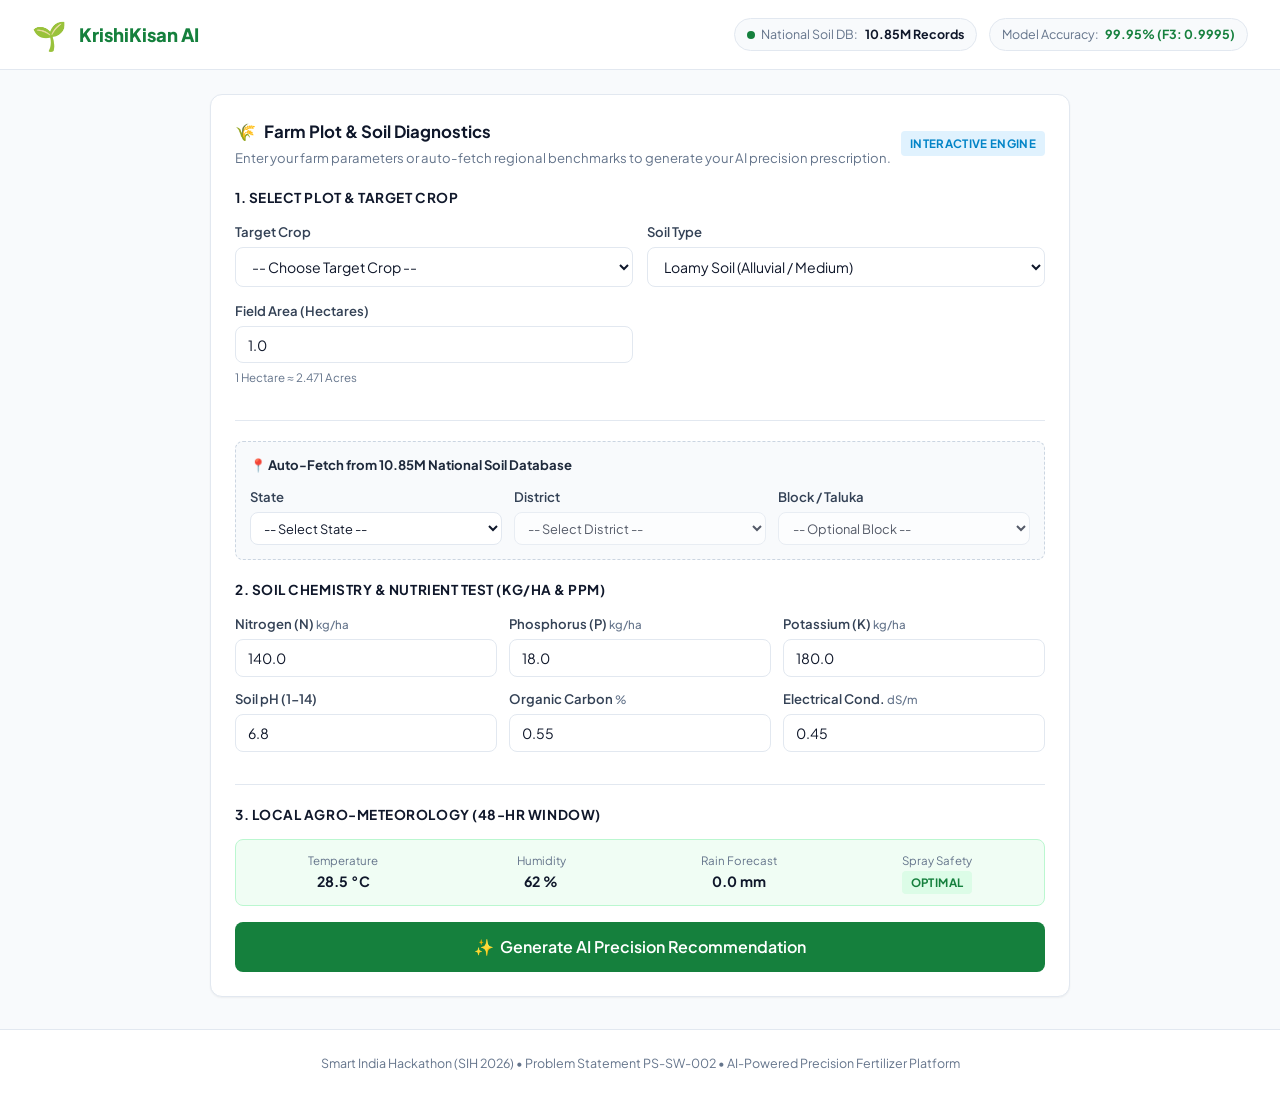
==== fertilizer_app/templates/index.html @ 5250dd14 "The “Secondary & Trace Micronutrients (Zn, B, S, Fe)” section has been completely removed." ====
<!DOCTYPE html>
<html lang="en">
<head>
    <meta charset="UTF-8">
    <meta name="viewport" content="width=device-width, initial-scale=1.0">
    <title>KrishiKisan AI • Precision Fertilizer Recommendation Platform (PS-SW-002)</title>
    <link rel="preconnect" href="https://fonts.googleapis.com">
    <link rel="preconnect" href="https://fonts.gstatic.com" crossorigin>
    <link href="https://fonts.googleapis.com/css2?family=Plus+Jakarta+Sans:wght@300;400;500;600;700;800&display=swap" rel="stylesheet">
    <link rel="stylesheet" href="/static/css/style.css">
</head>
<body>

    <!-- ====================================================================
         TOP NAVIGATION BAR
         ==================================================================== -->
    <header class="navbar">
        <div class="nav-brand">
            <div class="brand-icon">🌱</div>
            <div class="brand-text">
                <span class="brand-title">KrishiKisan AI</span>
            </div>
        </div>
        <div class="nav-stats">
            <div class="stat-pill">
                <span class="stat-indicator pulse-green"></span>
                <span class="stat-label">National Soil DB:</span>
                <span class="stat-value" id="statDbCount">10.85M Records</span>
            </div>
            <div class="stat-pill">
                <span class="stat-label">Model Accuracy:</span>
                <span class="stat-value highlight-green">99.95% (F3: 0.9995)</span>
            </div>
        </div>
    </header>

    <!-- ====================================================================
         MAIN APP CONTAINER
         ==================================================================== -->
    <main class="app-container">
        

        <!-- ====================================================================
             TAB 1: RECOMMENDATION ENGINE
             ==================================================================== -->
        <section id="recommendationTab" class="dashboard-form-section">
            <div class="dashboard-form-container">
                <!-- Input Form Card -->
                <div class="card form-card">
                    <div class="card-header">
                        <div>
                            <h2 class="card-title"><span>🌾</span> Farm Plot & Soil Diagnostics</h2>
                            <p style="font-size: 0.82rem; color: var(--text-muted); margin-top: 0.25rem;">
                                Enter your farm parameters or auto-fetch regional benchmarks to generate your AI precision prescription.
                            </p>
                        </div>
                        <span class="badge badge-accent">Interactive Engine</span>
                    </div>

                    <form id="recommendationForm">
                        
                        <!-- 1. Target Crop & Soil Parameters -->
                        <div class="form-section">
                            <label class="section-heading">1. Select Plot & Target Crop</label>
                            
                            <div class="form-row">
                                <div class="form-group">
                                    <label for="cropSelect">Target Crop</label>
                                    <select id="cropSelect" class="form-control" required>
                                        <option value="">-- Choose Target Crop --</option>
                                    </select>
                                </div>
                                <div class="form-group">
                                    <label for="soilType">Soil Type</label>
                                    <select id="soilType" class="form-control">
                                        <option value="Loamy Soil">Loamy Soil (Alluvial / Medium)</option>
                                        <option value="Black Soil">Black Cotton Soil (Regur)</option>
                                        <option value="Red Soil">Red & Yellow Soil</option>
                                        <option value="Sandy Loam">Sandy Loam / Light Texture</option>
                                        <option value="Clayey Soil">Clayey Soil / Heavy Texture</option>
                                        <option value="Laterite Soil">Laterite Soil</option>
                                    </select>
                                </div>
                            </div>

                            <div class="form-row">
                                <div class="form-group">
                                    <label for="fieldArea">Field Area (Hectares)</label>
                                    <input type="number" id="fieldArea" class="form-control" min="0.1" step="0.1" value="1.0" required>
                                    <small class="helper-text">1 Hectare ≈ 2.471 Acres</small>
                                </div>
                            </div>
                        </div>

                        <!-- 2. National DB Auto-Fill Helper -->
                        <div class="form-section highlight-box">
                            <div class="box-header">
                                <span class="box-title">📍 Auto-Fetch from 10.85M National Soil Database</span>
                            </div>
                            
                            <div id="autoFetchControls" class="autofetch-grid" style="margin-top: 0.75rem;">
                                <div class="form-group">
                                    <label for="lookupState">State</label>
                                    <select id="lookupState" class="form-control form-control-sm">
                                        <option value="">-- Select State --</option>
                                    </select>
                                </div>
                                <div class="form-group">
                                    <label for="lookupDistrict">District</label>
                                    <select id="lookupDistrict" class="form-control form-control-sm" disabled>
                                        <option value="">-- Select District --</option>
                                    </select>
                                </div>
                                <div class="form-group">
                                    <label for="lookupBlock">Block / Taluka</label>
                                    <select id="lookupBlock" class="form-control form-control-sm" disabled>
                                        <option value="">-- Optional Block --</option>
                                    </select>
                                </div>
                            </div>
                        </div>

                        <!-- 3. Soil Health Parameters (Editable) -->
                        <div class="form-section">
                            <label class="section-heading">2. Soil Chemistry & Nutrient Test (kg/ha & ppm)</label>
                            
                            <div class="form-row-3">
                                <div class="form-group">
                                    <label for="soilN">Nitrogen (N) <span class="unit">kg/ha</span></label>
                                    <input type="number" id="soilN" class="form-control" step="1.0" value="140.0" required>
                                </div>
                                <div class="form-group">
                                    <label for="soilP">Phosphorus (P) <span class="unit">kg/ha</span></label>
                                    <input type="number" id="soilP" class="form-control" step="1.0" value="18.0" required>
                                </div>
                                <div class="form-group">
                                    <label for="soilK">Potassium (K) <span class="unit">kg/ha</span></label>
                                    <input type="number" id="soilK" class="form-control" step="1.0" value="180.0" required>
                                </div>
                            </div>

                            <div class="form-row-3">
                                <div class="form-group">
                                    <label for="soilPh">Soil pH (1-14)</label>
                                    <input type="number" id="soilPh" class="form-control" min="3.5" max="10.5" step="0.1" value="6.8" required>
                                </div>
                                <div class="form-group">
                                    <label for="soilOc">Organic Carbon <span class="unit">%</span></label>
                                    <input type="number" id="soilOc" class="form-control" min="0.05" max="3.0" step="0.01" value="0.55" required>
                                </div>
                                <div class="form-group">
                                    <label for="soilEc">Electrical Cond. <span class="unit">dS/m</span></label>
                                    <input type="number" id="soilEc" class="form-control" min="0.01" max="10.0" step="0.01" value="0.45">
                                </div>
                            </div>

                        </div>

                        <!-- 4. Weather Conditions & Spray Radar -->
                        <div class="form-section">
                            <label class="section-heading">3. Local Agro-Meteorology (48-hr Window)</label>
                            
                            <div class="weather-preview-box">
                                <div class="weather-metric">
                                    <span class="w-label">Temperature</span>
                                    <span class="w-val" id="dispTemp">28.5 °C</span>
                                </div>
                                <div class="weather-metric">
                                    <span class="w-label">Humidity</span>
                                    <span class="w-val" id="dispHumidity">62 %</span>
                                </div>
                                <div class="weather-metric">
                                    <span class="w-label">Rain Forecast</span>
                                    <span class="w-val" id="dispRain">0.0 mm</span>
                                </div>
                                <div class="weather-metric">
                                    <span class="w-label">Spray Safety</span>
                                    <span class="badge badge-success" id="dispSpraySafety">OPTIMAL</span>
                                </div>
                            </div>
                        </div>

                        <!-- Submit Button -->
                        <button type="submit" id="btnGenerateRec" class="btn btn-primary btn-block" style="padding: 0.85rem; font-size: 1rem;">
                            <span>✨</span> Generate AI Precision Recommendation
                        </button>
                    </form>
                </div>
            </div>
        </section>



    </main>

    <footer class="app-footer">
        <p>Smart India Hackathon (SIH 2026) • Problem Statement PS-SW-002 • AI-Powered Precision Fertilizer Platform</p>
    </footer>

    <script src="/static/js/app.js"></script>
</body>
</html>
---- static/css/style.css ----
:root {
    --primary: #15803d;
    --primary-hover: #166534;
    --primary-light: #dcfce7;
    --accent-blue: #0284c7;
    --accent-blue-light: #e0f2fe;
    --accent-amber: #d97706;
    --accent-amber-light: #fef3c7;
    --accent-rose: #e11d48;
    --bg-main: #f8fafc;
    --bg-card: #ffffff;
    --border-color: #e2e8f0;
    --text-main: #0f172a;
    --text-muted: #64748b;
    --radius-md: 8px;
    --radius-lg: 12px;
    --shadow-sm: 0 1px 2px 0 rgb(0 0 0 / 0.05);
    --shadow-md: 0 4px 6px -1px rgb(0 0 0 / 0.08), 0 2px 4px -2px rgb(0 0 0 / 0.06);
}

* {
    box-sizing: border-box;
    margin: 0;
    padding: 0;
}

body {
    font-family: 'Plus Jakarta Sans', -apple-system, BlinkMacSystemFont, "Segoe UI", Roboto, sans-serif;
    background-color: var(--bg-main);
    color: var(--text-main);
    line-height: 1.5;
    -webkit-font-smoothing: antialiased;
}

/* Navbar */
.navbar {
    display: flex;
    justify-content: space-between;
    align-items: center;
    background: #ffffff;
    border-bottom: 1px solid var(--border-color);
    padding: 0.85rem 2rem;
    position: sticky;
    top: 0;
    z-index: 50;
}

.nav-brand {
    display: flex;
    align-items: center;
    gap: 0.75rem;
}

.brand-icon {
    font-size: 1.75rem;
}

.brand-title {
    font-size: 1.15rem;
    font-weight: 800;
    color: var(--primary);
    display: block;
    line-height: 1.2;
}

.brand-subtitle {
    font-size: 0.75rem;
    color: var(--text-muted);
    font-weight: 500;
}

.nav-stats {
    display: flex;
    gap: 0.75rem;
}

.stat-pill {
    background: var(--bg-main);
    border: 1px solid var(--border-color);
    padding: 0.4rem 0.75rem;
    border-radius: 9999px;
    font-size: 0.78rem;
    display: flex;
    align-items: center;
    gap: 0.4rem;
}

.stat-label {
    color: var(--text-muted);
}

.stat-value {
    font-weight: 700;
    color: var(--text-main);
}

.highlight-green {
    color: var(--primary);
}

.pulse-green {
    width: 8px;
    height: 8px;
    background-color: var(--primary);
    border-radius: 50%;
    box-shadow: 0 0 0 0 rgba(21, 128, 61, 0.7);
    animation: pulse 2s infinite;
}

@keyframes pulse {
    0% { transform: scale(0.95); box-shadow: 0 0 0 0 rgba(21, 128, 61, 0.7); }
    70% { transform: scale(1); box-shadow: 0 0 0 6px rgba(21, 128, 61, 0); }
    100% { transform: scale(0.95); box-shadow: 0 0 0 0 rgba(21, 128, 61, 0); }
}

/* App Container */
.app-container {
    max-width: 1380px;
    margin: 1.5rem auto;
    padding: 0 1.5rem;
    min-height: calc(100vh - 160px);
}

/* Tabs */
.tab-nav {
    display: flex;
    gap: 0.5rem;
    margin-bottom: 1.25rem;
    border-bottom: 1px solid var(--border-color);
    padding-bottom: 0.5rem;
}

.tab-btn {
    background: none;
    border: none;
    font-family: inherit;
    font-size: 0.9rem;
    font-weight: 600;
    color: var(--text-muted);
    padding: 0.6rem 1rem;
    border-radius: var(--radius-md);
    cursor: pointer;
    display: flex;
    align-items: center;
    gap: 0.5rem;
    transition: all 0.15s ease;
}

.tab-btn:hover {
    color: var(--text-main);
    background: #f1f5f9;
}

.tab-btn.active {
    color: var(--primary);
    background: var(--primary-light);
}

.tab-pane {
    display: none;
}

.tab-pane.active {
    display: block;
}

/* Grid */
.grid-2col {
    display: grid;
    grid-template-columns: 1fr 1fr;
    gap: 1.5rem;
}

@media (max-width: 1024px) {
    .grid-2col {
        grid-template-columns: 1fr;
    }
}

/* Card */
.card {
    background: var(--bg-card);
    border: 1px solid var(--border-color);
    border-radius: var(--radius-lg);
    padding: 1.5rem;
    box-shadow: var(--shadow-sm);
}

.card-header {
    display: flex;
    justify-content: space-between;
    align-items: center;
    margin-bottom: 1.25rem;
}

.card-title {
    font-size: 1.05rem;
    font-weight: 700;
    color: var(--text-main);
    display: flex;
    align-items: center;
    gap: 0.5rem;
}

/* Form Styles */
.form-section {
    margin-bottom: 1.25rem;
    padding-bottom: 1.25rem;
    border-bottom: 1px solid var(--border-color);
}

.form-section:last-of-type {
    border-bottom: none;
    margin-bottom: 1rem;
    padding-bottom: 0;
}

.section-heading {
    font-size: 0.85rem;
    font-weight: 700;
    color: var(--text-main);
    text-transform: uppercase;
    letter-spacing: 0.04em;
    margin-bottom: 0.85rem;
    display: block;
}

.form-row {
    display: grid;
    grid-template-columns: 1fr 1fr;
    gap: 0.85rem;
    margin-bottom: 0.85rem;
}

.form-row-3 {
    display: grid;
    grid-template-columns: 1fr 1fr 1fr;
    gap: 0.75rem;
    margin-bottom: 0.75rem;
}

.form-row-4 {
    display: grid;
    grid-template-columns: 1fr 1fr 1fr 1fr;
    gap: 0.5rem;
}

.form-group {
    display: flex;
    flex-direction: column;
    gap: 0.35rem;
    width: 100%;
}

.form-group label {
    font-size: 0.82rem;
    font-weight: 600;
    color: #334155;
}

.unit {
    font-size: 0.72rem;
    font-weight: 500;
    color: var(--text-muted);
}

.form-control {
    width: 100%;
    font-family: inherit;
    font-size: 0.88rem;
    padding: 0.55rem 0.75rem;
    border: 1px solid var(--border-color);
    border-radius: var(--radius-md);
    background: #ffffff;
    color: var(--text-main);
    outline: none;
    transition: border-color 0.15s ease, box-shadow 0.15s ease;
}

.form-control:focus {
    border-color: var(--primary);
    box-shadow: 0 0 0 3px rgba(21, 128, 61, 0.15);
}

.form-control-sm {
    padding: 0.4rem 0.6rem;
    font-size: 0.8rem;
}

.helper-text {
    font-size: 0.72rem;
    color: var(--text-muted);
}

/* Highlight Box */
.highlight-box {
    background: #f8fafc;
    border: 1px dashed #cbd5e1;
    border-radius: var(--radius-md);
    padding: 0.85rem;
}

.box-header {
    display: flex;
    justify-content: space-between;
    align-items: center;
}

.box-title {
    font-size: 0.82rem;
    font-weight: 700;
    color: #1e293b;
}

.autofetch-grid {
    display: grid;
    grid-template-columns: repeat(3, 1fr);
    gap: 0.75rem;
    width: 100%;
}

/* Accordion */
.micronutrients-accordion summary {
    font-size: 0.82rem;
    font-weight: 600;
    color: var(--accent-blue);
    cursor: pointer;
    outline: none;
    margin-top: 0.5rem;
}

/* Weather Box */
.weather-preview-box {
    display: grid;
    grid-template-columns: repeat(4, 1fr);
    background: #f0fdf4;
    border: 1px solid #bbf7d0;
    border-radius: var(--radius-md);
    padding: 0.75rem;
    text-align: center;
    gap: 0.5rem;
}

.w-label {
    font-size: 0.72rem;
    color: var(--text-muted);
    display: block;
}

.w-val {
    font-size: 0.88rem;
    font-weight: 700;
    color: var(--text-main);
}

/* Buttons */
.btn {
    font-family: inherit;
    font-size: 0.88rem;
    font-weight: 600;
    padding: 0.6rem 1.2rem;
    border-radius: var(--radius-md);
    border: 1px solid transparent;
    cursor: pointer;
    display: inline-flex;
    align-items: center;
    justify-content: center;
    gap: 0.4rem;
    transition: all 0.15s ease;
}

.btn-primary {
    background: var(--primary);
    color: #ffffff;
}

.btn-primary:hover {
    background: var(--primary-hover);
}

.btn-secondary {
    background: #334155;
    color: #ffffff;
}

.btn-secondary:hover {
    background: #1e293b;
}

.btn-outline {
    background: transparent;
    border-color: var(--border-color);
    color: var(--text-main);
}

.btn-outline:hover {
    background: #f1f5f9;
}

.btn-block {
    width: 100%;
}

.btn-sm {
    padding: 0.35rem 0.7rem;
    font-size: 0.78rem;
}

/* Badges */
.badge {
    font-size: 0.72rem;
    font-weight: 700;
    padding: 0.25rem 0.55rem;
    border-radius: 4px;
    text-transform: uppercase;
    letter-spacing: 0.03em;
}

.badge-primary { background: var(--primary-light); color: var(--primary); }
.badge-accent { background: var(--accent-blue-light); color: var(--accent-blue); }
.badge-success { background: #dcfce7; color: #15803d; }
.badge-warning { background: #fef3c7; color: #b45309; }

/* Primary Rec Banner */
.primary-rec-banner {
    background: linear-gradient(135deg, #15803d 0%, #166534 100%);
    color: #ffffff;
    border-radius: var(--radius-md);
    padding: 1.25rem;
    margin-bottom: 1.25rem;
}

.banner-top {
    display: flex;
    justify-content: space-between;
    align-items: flex-start;
    border-bottom: 1px solid rgba(255, 255, 255, 0.2);
    padding-bottom: 0.85rem;
    margin-bottom: 0.85rem;
}

.banner-tag {
    font-size: 0.72rem;
    text-transform: uppercase;
    letter-spacing: 0.05em;
    opacity: 0.85;
}

.banner-product {
    font-size: 1.15rem;
    font-weight: 800;
    margin-top: 0.2rem;
}

.banner-cost {
    text-align: right;
}

.cost-label {
    font-size: 0.72rem;
    opacity: 0.85;
    display: block;
}

.cost-value {
    font-size: 1.25rem;
    font-weight: 800;
    color: #fef08a;
}

.banner-metrics {
    display: grid;
    grid-template-columns: 1fr 1fr 1fr;
    gap: 0.75rem;
}

.metric-item {
    font-size: 0.78rem;
}

.metric-label {
    opacity: 0.8;
    display: block;
}

.metric-val {
    font-weight: 700;
    font-size: 0.95rem;
}

/* Timeline */
.split-timeline {
    display: flex;
    flex-direction: column;
    gap: 0.75rem;
}

.timeline-item {
    display: flex;
    align-items: flex-start;
    gap: 0.75rem;
    background: #f8fafc;
    border: 1px solid var(--border-color);
    padding: 0.75rem;
    border-radius: var(--radius-md);
}

.timeline-step {
    background: var(--primary);
    color: #ffffff;
    font-weight: 800;
    font-size: 0.75rem;
    width: 24px;
    height: 24px;
    border-radius: 50%;
    display: flex;
    align-items: center;
    justify-content: center;
    flex-shrink: 0;
}

.timeline-content {
    flex-grow: 1;
}

.timeline-title {
    font-size: 0.85rem;
    font-weight: 700;
    color: var(--text-main);
    display: flex;
    justify-content: space-between;
}

.timeline-desc {
    font-size: 0.78rem;
    color: var(--text-muted);
    margin-top: 0.2rem;
}

/* Progress Bars */
.nutrient-bar-group {
    margin-bottom: 0.85rem;
}

.nutrient-bar-header {
    display: flex;
    justify-content: space-between;
    font-size: 0.78rem;
    font-weight: 700;
    margin-bottom: 0.3rem;
}

.progress-track {
    background: #e2e8f0;
    height: 8px;
    border-radius: 9999px;
    overflow: hidden;
}

.progress-fill {
    height: 100%;
    border-radius: 9999px;
    transition: width 0.4s ease;
}

.fill-n { background: var(--primary); }
.fill-p { background: var(--accent-amber); }
.fill-k { background: var(--accent-blue); }

/* Table */
.table-responsive {
    overflow-x: auto;
}

.data-table {
    width: 100%;
    border-collapse: collapse;
    font-size: 0.85rem;
    text-align: left;
}

.data-table th {
    background: #f8fafc;
    color: var(--text-muted);
    font-weight: 700;
    padding: 0.75rem 1rem;
    border-bottom: 1px solid var(--border-color);
}

.data-table td {
    padding: 0.75rem 1rem;
    border-bottom: 1px solid var(--border-color);
    color: var(--text-main);
}

/* Footer */
.app-footer {
    text-align: center;
    padding: 1.5rem;
    font-size: 0.78rem;
    color: var(--text-muted);
    border-top: 1px solid var(--border-color);
    background: #ffffff;
    margin-top: 2rem;
}

/* Dashboard Input Form Container */
.dashboard-form-section {
    width: 100%;
}

.dashboard-form-container {
    max-width: 860px;
    margin: 0 auto;
}

/* Report Page Container & Components */
.report-page-container {
    max-width: 1040px;
    margin: 1.5rem auto;
}

.report-header-flex {
    display: flex;
    justify-content: space-between;
    align-items: flex-start;
    gap: 1rem;
    margin-bottom: 1.25rem;
    flex-wrap: wrap;
}

.report-title {
    font-size: 1.5rem;
    font-weight: 800;
    color: var(--text-main);
    line-height: 1.2;
}

.report-subtitle {
    font-size: 0.85rem;
    color: var(--text-muted);
    margin-top: 0.25rem;
}

.report-meta-box {
    display: flex;
    flex-direction: column;
    gap: 0.35rem;
    align-items: flex-end;
}

.meta-pill {
    background: #f8fafc;
    border: 1px solid var(--border-color);
    padding: 0.3rem 0.65rem;
    border-radius: 6px;
    font-size: 0.78rem;
    display: flex;
    gap: 0.35rem;
}

.plot-context-strip {
    display: grid;
    grid-template-columns: repeat(4, 1fr);
    gap: 0.85rem;
    background: #f8fafc;
    border: 1px solid var(--border-color);
    border-radius: var(--radius-md);
    padding: 0.85rem 1rem;
    margin-top: 1rem;
}

.context-item {
    display: flex;
    align-items: center;
    gap: 0.6rem;
}

.context-icon {
    font-size: 1.35rem;
}

.context-label {
    display: block;
    font-size: 0.72rem;
    text-transform: uppercase;
    color: var(--text-muted);
    font-weight: 600;
    letter-spacing: 0.03em;
}

.context-val {
    display: block;
    font-size: 0.88rem;
    color: var(--text-main);
    font-weight: 700;
}

@media (max-width: 860px) {
    .report-grid-2col {
        grid-template-columns: 1fr !important;
    }
    .plot-context-strip {
        grid-template-columns: 1fr 1fr;
    }
    .report-meta-box {
        align-items: flex-start;
    }
}

@media (max-width: 540px) {
    .plot-context-strip {
        grid-template-columns: 1fr;
    }
}

/* PDF Page Break & Print Rules */
@page {
    size: A4 portrait;
    margin: 10mm;
}

.report-header-card,
.primary-rec-banner,
.timeline-item,
.nutrient-bar-group,
.weather-preview-box,
.plot-context-strip {
    break-inside: avoid !important;
    page-break-inside: avoid !important;
}

.report-grid-2col {
    break-inside: auto;
    page-break-inside: auto;
}

.primary-rec-banner .metric-val {
    color: #ffffff !important;
    font-weight: 800;
}

.primary-rec-banner .metric-val.highlight-green {
    color: #ffffff !important;
}

.primary-rec-banner .metric-label {
    color: rgba(255, 255, 255, 0.9) !important;
}

/* Print Styles */
@media print {
    .navbar, .app-footer, .no-print, .btn, #btnTopBack, #btnGenerateRec, .report-actions-bar {
        display: none !important;
    }
    body {
        background: #ffffff !important;
        font-size: 11pt;
    }
    .app-container {
        max-width: 100% !important;
        margin: 0 !important;
        padding: 0 !important;
    }
    .card {
        box-shadow: none !important;
        border: 1px solid #cbd5e1 !important;
        page-break-inside: auto;
        margin-bottom: 1rem !important;
    }
}
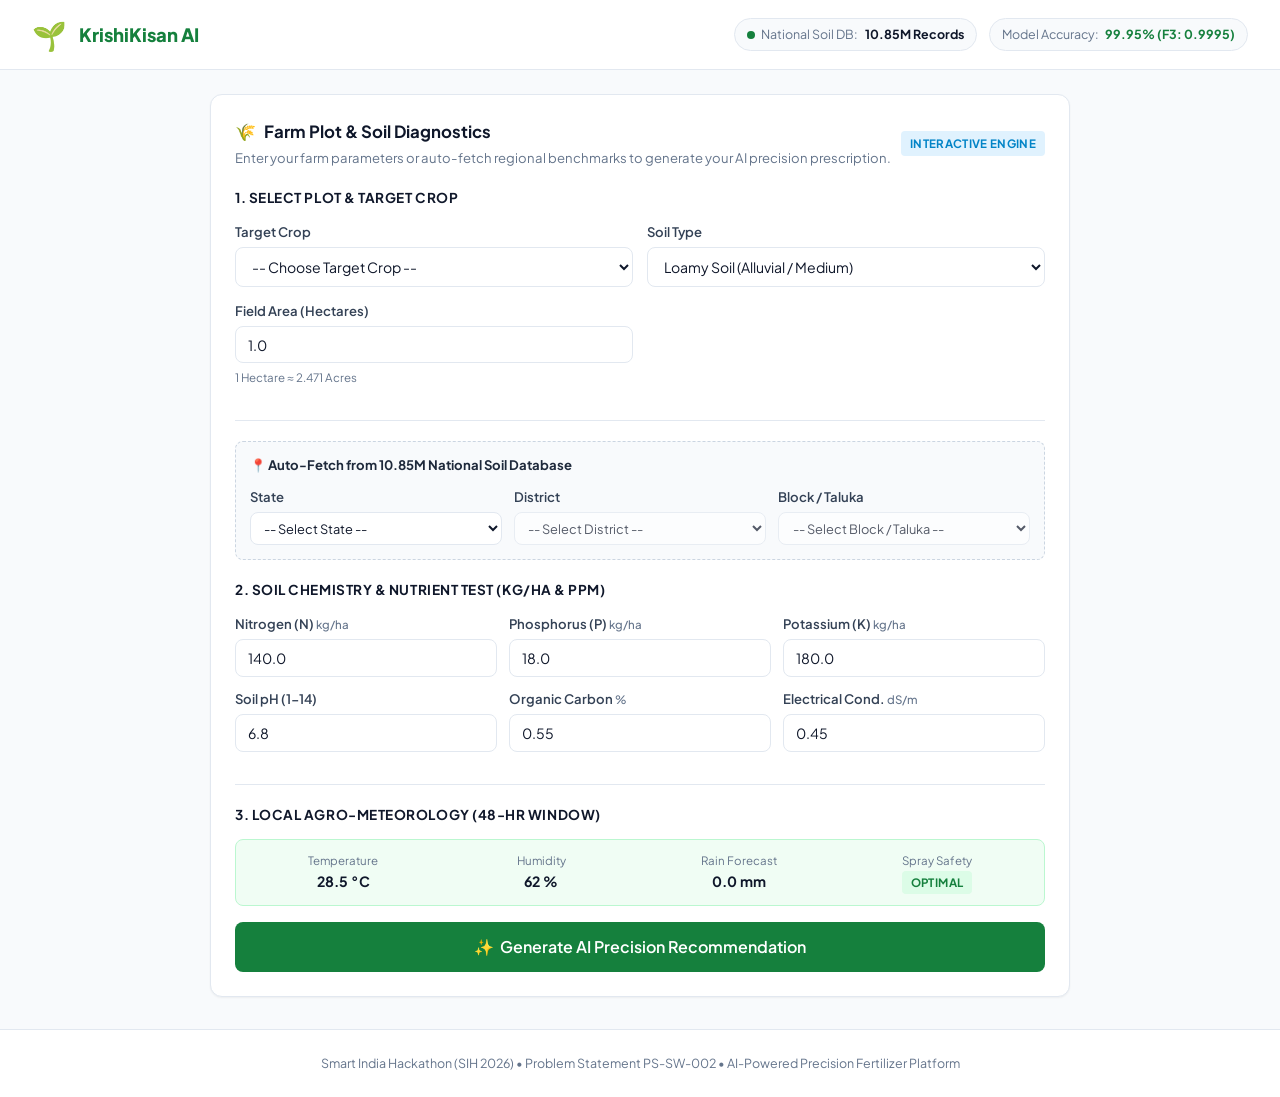
==== commit fe82efd9: "State, District, and Block / Taluka are now mandatory fields before recommendations can be generated" ====
--- a/fertilizer_app/templates/index.html
+++ b/fertilizer_app/templates/index.html
@@ -101,20 +101,20 @@
                             <div id="autoFetchControls" class="autofetch-grid" style="margin-top: 0.75rem;">
                                 <div class="form-group">
                                     <label for="lookupState">State</label>
-                                    <select id="lookupState" class="form-control form-control-sm">
+                                    <select id="lookupState" class="form-control form-control-sm" required>
                                         <option value="">-- Select State --</option>
                                     </select>
                                 </div>
                                 <div class="form-group">
                                     <label for="lookupDistrict">District</label>
-                                    <select id="lookupDistrict" class="form-control form-control-sm" disabled>
+                                    <select id="lookupDistrict" class="form-control form-control-sm" disabled required>
                                         <option value="">-- Select District --</option>
                                     </select>
                                 </div>
                                 <div class="form-group">
                                     <label for="lookupBlock">Block / Taluka</label>
-                                    <select id="lookupBlock" class="form-control form-control-sm" disabled>
-                                        <option value="">-- Optional Block --</option>
+                                    <select id="lookupBlock" class="form-control form-control-sm" disabled required>
+                                        <option value="">-- Select Block / Taluka --</option>
                                     </select>
                                 </div>
                             </div>
@@ -127,30 +127,30 @@
                             <div class="form-row-3">
                                 <div class="form-group">
                                     <label for="soilN">Nitrogen (N) <span class="unit">kg/ha</span></label>
-                                    <input type="number" id="soilN" class="form-control" step="1.0" value="140.0" required>
+                                    <input type="number" id="soilN" class="form-control" step="any" value="140.0" required>
                                 </div>
                                 <div class="form-group">
                                     <label for="soilP">Phosphorus (P) <span class="unit">kg/ha</span></label>
-                                    <input type="number" id="soilP" class="form-control" step="1.0" value="18.0" required>
+                                    <input type="number" id="soilP" class="form-control" step="any" value="18.0" required>
                                 </div>
                                 <div class="form-group">
                                     <label for="soilK">Potassium (K) <span class="unit">kg/ha</span></label>
-                                    <input type="number" id="soilK" class="form-control" step="1.0" value="180.0" required>
+                                    <input type="number" id="soilK" class="form-control" step="any" value="180.0" required>
                                 </div>
                             </div>
 
                             <div class="form-row-3">
                                 <div class="form-group">
                                     <label for="soilPh">Soil pH (1-14)</label>
-                                    <input type="number" id="soilPh" class="form-control" min="3.5" max="10.5" step="0.1" value="6.8" required>
+                                    <input type="number" id="soilPh" class="form-control" min="3.5" max="10.5" step="any" value="6.8" required>
                                 </div>
                                 <div class="form-group">
                                     <label for="soilOc">Organic Carbon <span class="unit">%</span></label>
-                                    <input type="number" id="soilOc" class="form-control" min="0.05" max="3.0" step="0.01" value="0.55" required>
+                                    <input type="number" id="soilOc" class="form-control" min="0.05" max="3.0" step="any" value="0.55" required>
                                 </div>
                                 <div class="form-group">
                                     <label for="soilEc">Electrical Cond. <span class="unit">dS/m</span></label>
-                                    <input type="number" id="soilEc" class="form-control" min="0.01" max="10.0" step="0.01" value="0.45">
+                                    <input type="number" id="soilEc" class="form-control" min="0.01" max="10.0" step="any" value="0.45">
                                 </div>
                             </div>
 
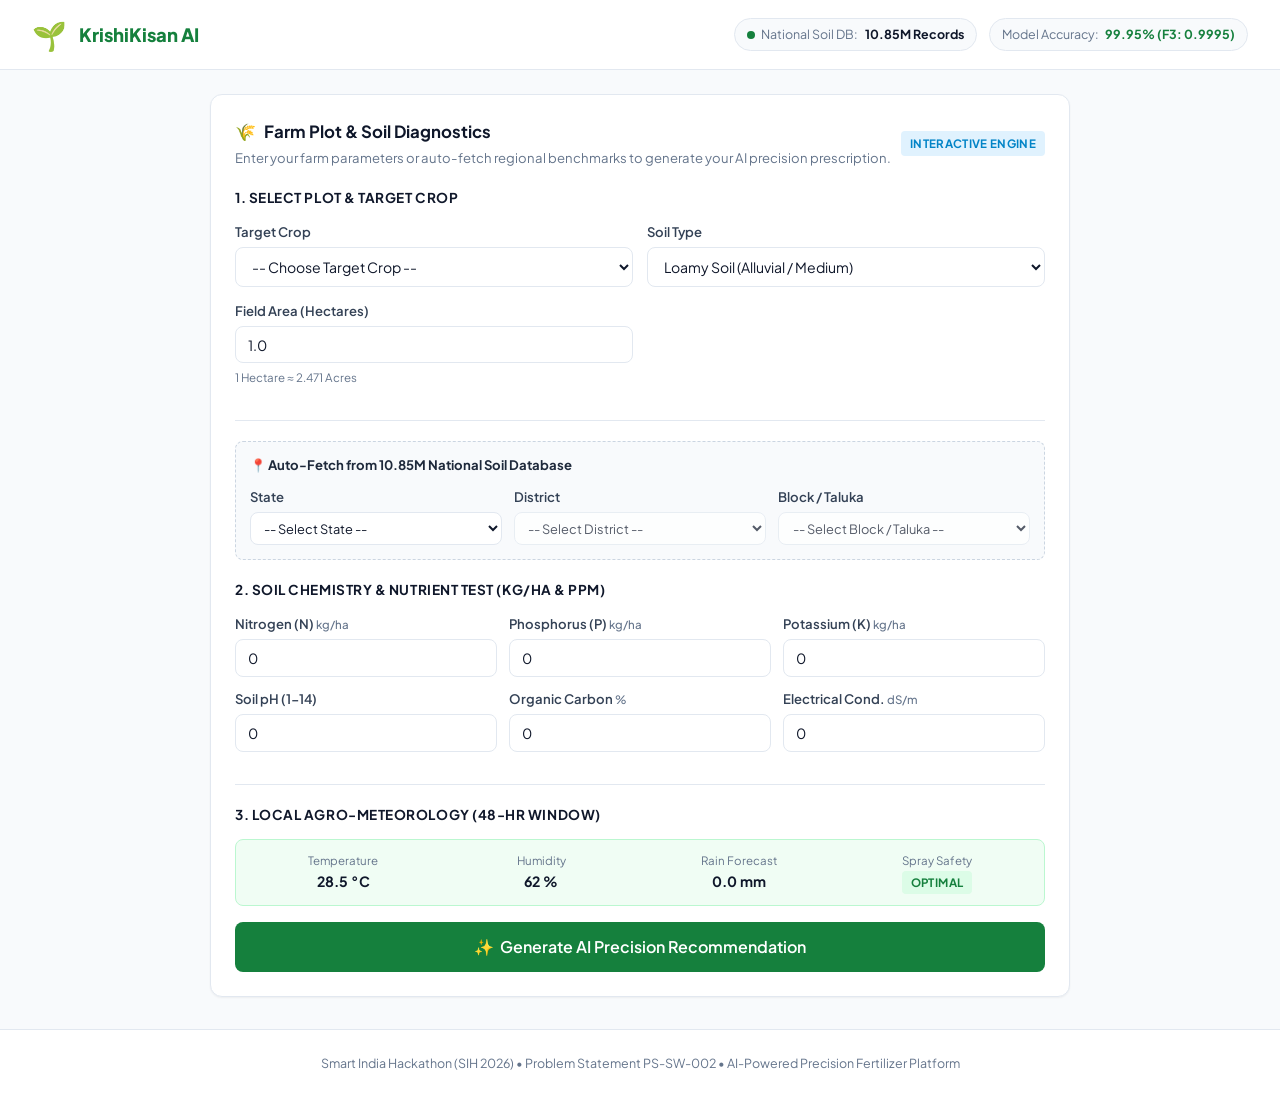
==== commit d1682223: "The default values for the Soil Chemistry & Nutrient Test parameters have been updated to zero (0) b" ====
--- a/fertilizer_app/templates/index.html
+++ b/fertilizer_app/templates/index.html
@@ -127,30 +127,30 @@
                             <div class="form-row-3">
                                 <div class="form-group">
                                     <label for="soilN">Nitrogen (N) <span class="unit">kg/ha</span></label>
-                                    <input type="number" id="soilN" class="form-control" step="any" value="140.0" required>
+                                    <input type="number" id="soilN" class="form-control" min="0" step="any" value="0" required>
                                 </div>
                                 <div class="form-group">
                                     <label for="soilP">Phosphorus (P) <span class="unit">kg/ha</span></label>
-                                    <input type="number" id="soilP" class="form-control" step="any" value="18.0" required>
+                                    <input type="number" id="soilP" class="form-control" min="0" step="any" value="0" required>
                                 </div>
                                 <div class="form-group">
                                     <label for="soilK">Potassium (K) <span class="unit">kg/ha</span></label>
-                                    <input type="number" id="soilK" class="form-control" step="any" value="180.0" required>
+                                    <input type="number" id="soilK" class="form-control" min="0" step="any" value="0" required>
                                 </div>
                             </div>
 
                             <div class="form-row-3">
                                 <div class="form-group">
                                     <label for="soilPh">Soil pH (1-14)</label>
-                                    <input type="number" id="soilPh" class="form-control" min="3.5" max="10.5" step="any" value="6.8" required>
+                                    <input type="number" id="soilPh" class="form-control" min="0" max="14.0" step="any" value="0" required>
                                 </div>
                                 <div class="form-group">
                                     <label for="soilOc">Organic Carbon <span class="unit">%</span></label>
-                                    <input type="number" id="soilOc" class="form-control" min="0.05" max="3.0" step="any" value="0.55" required>
+                                    <input type="number" id="soilOc" class="form-control" min="0" max="10.0" step="any" value="0" required>
                                 </div>
                                 <div class="form-group">
                                     <label for="soilEc">Electrical Cond. <span class="unit">dS/m</span></label>
-                                    <input type="number" id="soilEc" class="form-control" min="0.01" max="10.0" step="any" value="0.45">
+                                    <input type="number" id="soilEc" class="form-control" min="0" max="20.0" step="any" value="0">
                                 </div>
                             </div>
 
--- a/static/css/style.css
+++ b/static/css/style.css
@@ -32,7 +32,68 @@
     -webkit-font-smoothing: antialiased;
 }
 
-/* Navbar */
+/* ====================================================================
+   ANIMATION KEYFRAMES
+   ==================================================================== */
+@keyframes fadeInUp {
+    from {
+        opacity: 0;
+        transform: translateY(12px);
+    }
+    to {
+        opacity: 1;
+        transform: translateY(0);
+    }
+}
+
+@keyframes fadeIn {
+    from {
+        opacity: 0;
+    }
+    to {
+        opacity: 1;
+    }
+}
+
+@keyframes bannerShimmer {
+    0% {
+        background-position: 0% 50%;
+    }
+    50% {
+        background-position: 100% 50%;
+    }
+    100% {
+        background-position: 0% 50%;
+    }
+}
+
+@keyframes progressShimmer {
+    0% {
+        transform: translateX(-100%);
+    }
+    100% {
+        transform: translateX(200%);
+    }
+}
+
+@keyframes pulse {
+    0% {
+        transform: scale(0.95);
+        box-shadow: 0 0 0 0 rgba(21, 128, 61, 0.7);
+    }
+    70% {
+        transform: scale(1);
+        box-shadow: 0 0 0 6px rgba(21, 128, 61, 0);
+    }
+    100% {
+        transform: scale(0.95);
+        box-shadow: 0 0 0 0 rgba(21, 128, 61, 0);
+    }
+}
+
+/* ====================================================================
+   NAVBAR
+   ==================================================================== */
 .navbar {
     display: flex;
     justify-content: space-between;
@@ -43,16 +104,24 @@
     position: sticky;
     top: 0;
     z-index: 50;
+    transition: box-shadow 0.25s ease;
 }
 
 .nav-brand {
     display: flex;
     align-items: center;
     gap: 0.75rem;
+    cursor: default;
 }
 
 .brand-icon {
     font-size: 1.75rem;
+    display: inline-block;
+    transition: transform 0.3s cubic-bezier(0.34, 1.56, 0.64, 1);
+}
+
+.nav-brand:hover .brand-icon {
+    transform: scale(1.15) rotate(6deg);
 }
 
 .brand-title {
@@ -83,6 +152,13 @@
     display: flex;
     align-items: center;
     gap: 0.4rem;
+    transition: transform 0.2s cubic-bezier(0.16, 1, 0.3, 1), border-color 0.2s ease, box-shadow 0.2s ease;
+}
+
+.stat-pill:hover {
+    transform: translateY(-1px);
+    border-color: #cbd5e1;
+    box-shadow: var(--shadow-sm);
 }
 
 .stat-label {
@@ -107,13 +183,9 @@
     animation: pulse 2s infinite;
 }
 
-@keyframes pulse {
-    0% { transform: scale(0.95); box-shadow: 0 0 0 0 rgba(21, 128, 61, 0.7); }
-    70% { transform: scale(1); box-shadow: 0 0 0 6px rgba(21, 128, 61, 0); }
-    100% { transform: scale(0.95); box-shadow: 0 0 0 0 rgba(21, 128, 61, 0); }
-}
-
-/* App Container */
+/* ====================================================================
+   APP CONTAINER
+   ==================================================================== */
 .app-container {
     max-width: 1380px;
     margin: 1.5rem auto;
@@ -143,12 +215,13 @@
     display: flex;
     align-items: center;
     gap: 0.5rem;
-    transition: all 0.15s ease;
+    transition: all 0.2s cubic-bezier(0.16, 1, 0.3, 1);
 }
 
 .tab-btn:hover {
     color: var(--text-main);
     background: #f1f5f9;
+    transform: translateY(-1px);
 }
 
 .tab-btn.active {
@@ -162,6 +235,7 @@
 
 .tab-pane.active {
     display: block;
+    animation: fadeIn 0.3s cubic-bezier(0.16, 1, 0.3, 1) both;
 }
 
 /* Grid */
@@ -177,13 +251,23 @@
     }
 }
 
-/* Card */
+/* ====================================================================
+   CARD
+   ==================================================================== */
 .card {
     background: var(--bg-card);
     border: 1px solid var(--border-color);
     border-radius: var(--radius-lg);
     padding: 1.5rem;
     box-shadow: var(--shadow-sm);
+    transition: transform 0.25s cubic-bezier(0.16, 1, 0.3, 1), box-shadow 0.25s cubic-bezier(0.16, 1, 0.3, 1), border-color 0.25s ease;
+    animation: fadeInUp 0.4s cubic-bezier(0.16, 1, 0.3, 1) both;
+}
+
+.card:hover {
+    transform: translateY(-2px);
+    box-shadow: 0 8px 20px -4px rgba(0, 0, 0, 0.07), 0 3px 6px -2px rgba(0, 0, 0, 0.04);
+    border-color: #cbd5e1;
 }
 
 .card-header {
@@ -202,7 +286,9 @@
     gap: 0.5rem;
 }
 
-/* Form Styles */
+/* ====================================================================
+   FORM STYLES
+   ==================================================================== */
 .form-section {
     margin-bottom: 1.25rem;
     padding-bottom: 1.25rem;
@@ -256,6 +342,11 @@
     font-size: 0.82rem;
     font-weight: 600;
     color: #334155;
+    transition: color 0.15s ease;
+}
+
+.form-group:focus-within label {
+    color: var(--primary);
 }
 
 .unit {
@@ -274,12 +365,17 @@
     background: #ffffff;
     color: var(--text-main);
     outline: none;
-    transition: border-color 0.15s ease, box-shadow 0.15s ease;
+    transition: border-color 0.2s ease, box-shadow 0.2s ease, transform 0.15s ease, background-color 0.15s ease;
+}
+
+.form-control:hover {
+    border-color: #cbd5e1;
 }
 
 .form-control:focus {
     border-color: var(--primary);
     box-shadow: 0 0 0 3px rgba(21, 128, 61, 0.15);
+    transform: translateY(-1px);
 }
 
 .form-control-sm {
@@ -298,6 +394,12 @@
     border: 1px dashed #cbd5e1;
     border-radius: var(--radius-md);
     padding: 0.85rem;
+    transition: border-color 0.2s ease, background-color 0.2s ease;
+}
+
+.highlight-box:hover {
+    border-color: #94a3b8;
+    background: #f1f5f9;
 }
 
 .box-header {
@@ -327,6 +429,11 @@
     cursor: pointer;
     outline: none;
     margin-top: 0.5rem;
+    transition: color 0.15s ease;
+}
+
+.micronutrients-accordion summary:hover {
+    color: #0369a1;
 }
 
 /* Weather Box */
@@ -339,6 +446,20 @@
     padding: 0.75rem;
     text-align: center;
     gap: 0.5rem;
+    transition: border-color 0.2s ease, box-shadow 0.2s ease, transform 0.2s ease;
+}
+
+.weather-preview-box:hover {
+    border-color: #86efac;
+    box-shadow: 0 4px 12px rgba(21, 128, 61, 0.08);
+}
+
+.weather-metric {
+    transition: transform 0.2s cubic-bezier(0.16, 1, 0.3, 1);
+}
+
+.weather-preview-box:hover .weather-metric {
+    transform: translateY(-1px);
 }
 
 .w-label {
@@ -353,7 +474,9 @@
     color: var(--text-main);
 }
 
-/* Buttons */
+/* ====================================================================
+   BUTTONS
+   ==================================================================== */
 .btn {
     font-family: inherit;
     font-size: 0.88rem;
@@ -366,7 +489,15 @@
     align-items: center;
     justify-content: center;
     gap: 0.4rem;
-    transition: all 0.15s ease;
+    transition: transform 0.2s cubic-bezier(0.16, 1, 0.3, 1), box-shadow 0.2s cubic-bezier(0.16, 1, 0.3, 1), background-color 0.2s ease, border-color 0.2s ease;
+}
+
+.btn:hover {
+    transform: translateY(-1.5px);
+}
+
+.btn:active {
+    transform: translateY(0.5px) scale(0.98);
 }
 
 .btn-primary {
@@ -376,6 +507,7 @@
 
 .btn-primary:hover {
     background: var(--primary-hover);
+    box-shadow: 0 4px 14px rgba(21, 128, 61, 0.3);
 }
 
 .btn-secondary {
@@ -385,6 +517,7 @@
 
 .btn-secondary:hover {
     background: #1e293b;
+    box-shadow: 0 4px 12px rgba(30, 41, 59, 0.25);
 }
 
 .btn-outline {
@@ -395,6 +528,8 @@
 
 .btn-outline:hover {
     background: #f1f5f9;
+    border-color: #cbd5e1;
+    box-shadow: var(--shadow-sm);
 }
 
 .btn-block {
@@ -414,20 +549,36 @@
     border-radius: 4px;
     text-transform: uppercase;
     letter-spacing: 0.03em;
+    transition: transform 0.2s ease;
+}
+
+.badge:hover {
+    transform: scale(1.05);
 }
 
 .badge-primary { background: var(--primary-light); color: var(--primary); }
 .badge-accent { background: var(--accent-blue-light); color: var(--accent-blue); }
 .badge-success { background: #dcfce7; color: #15803d; }
 .badge-warning { background: #fef3c7; color: #b45309; }
-
-/* Primary Rec Banner */
+.badge-danger { background: #fee2e2; color: #b91c1c; }
+
+/* ====================================================================
+   PRIMARY REC BANNER
+   ==================================================================== */
 .primary-rec-banner {
-    background: linear-gradient(135deg, #15803d 0%, #166534 100%);
+    background: linear-gradient(135deg, #15803d 0%, #166534 50%, #15803d 100%);
+    background-size: 200% 200%;
+    animation: fadeInUp 0.45s cubic-bezier(0.16, 1, 0.3, 1) both, bannerShimmer 9s ease infinite;
     color: #ffffff;
     border-radius: var(--radius-md);
     padding: 1.25rem;
     margin-bottom: 1.25rem;
+    transition: transform 0.25s cubic-bezier(0.16, 1, 0.3, 1), box-shadow 0.25s ease;
+}
+
+.primary-rec-banner:hover {
+    transform: translateY(-2px);
+    box-shadow: 0 10px 24px -4px rgba(21, 128, 61, 0.35);
 }
 
 .banner-top {
@@ -450,6 +601,7 @@
     font-size: 1.15rem;
     font-weight: 800;
     margin-top: 0.2rem;
+    transition: transform 0.2s ease;
 }
 
 .banner-cost {
@@ -466,6 +618,7 @@
     font-size: 1.25rem;
     font-weight: 800;
     color: #fef08a;
+    transition: transform 0.2s ease;
 }
 
 .banner-metrics {
@@ -476,6 +629,11 @@
 
 .metric-item {
     font-size: 0.78rem;
+    transition: transform 0.2s ease;
+}
+
+.primary-rec-banner:hover .metric-item {
+    transform: translateY(-1px);
 }
 
 .metric-label {
@@ -488,7 +646,9 @@
     font-size: 0.95rem;
 }
 
-/* Timeline */
+/* ====================================================================
+   TIMELINE
+   ==================================================================== */
 .split-timeline {
     display: flex;
     flex-direction: column;
@@ -503,6 +663,14 @@
     border: 1px solid var(--border-color);
     padding: 0.75rem;
     border-radius: var(--radius-md);
+    transition: transform 0.22s cubic-bezier(0.16, 1, 0.3, 1), background-color 0.2s ease, border-color 0.2s ease, box-shadow 0.2s ease;
+}
+
+.timeline-item:hover {
+    transform: translateX(4px);
+    background: #ffffff;
+    border-color: #86efac;
+    box-shadow: 0 4px 12px rgba(0, 0, 0, 0.05);
 }
 
 .timeline-step {
@@ -517,6 +685,12 @@
     align-items: center;
     justify-content: center;
     flex-shrink: 0;
+    transition: transform 0.25s cubic-bezier(0.34, 1.56, 0.64, 1), box-shadow 0.25s ease;
+}
+
+.timeline-item:hover .timeline-step {
+    transform: scale(1.15);
+    box-shadow: 0 0 0 3px rgba(21, 128, 61, 0.2);
 }
 
 .timeline-content {
@@ -537,7 +711,9 @@
     margin-top: 0.2rem;
 }
 
-/* Progress Bars */
+/* ====================================================================
+   PROGRESS BARS
+   ==================================================================== */
 .nutrient-bar-group {
     margin-bottom: 0.85rem;
 }
@@ -555,12 +731,27 @@
     height: 8px;
     border-radius: 9999px;
     overflow: hidden;
+    position: relative;
 }
 
 .progress-fill {
     height: 100%;
     border-radius: 9999px;
-    transition: width 0.4s ease;
+    transition: width 0.8s cubic-bezier(0.16, 1, 0.3, 1);
+    position: relative;
+    overflow: hidden;
+}
+
+.progress-fill::after {
+    content: '';
+    position: absolute;
+    top: 0;
+    left: 0;
+    right: 0;
+    bottom: 0;
+    background: linear-gradient(90deg, transparent, rgba(255, 255, 255, 0.35), transparent);
+    transform: translateX(-100%);
+    animation: progressShimmer 3s infinite cubic-bezier(0.4, 0, 0.2, 1);
 }
 
 .fill-n { background: var(--primary); }
@@ -591,6 +782,11 @@
     padding: 0.75rem 1rem;
     border-bottom: 1px solid var(--border-color);
     color: var(--text-main);
+    transition: background-color 0.15s ease;
+}
+
+.data-table tr:hover td {
+    background-color: #f8fafc;
 }
 
 /* Footer */
@@ -614,10 +810,16 @@
     margin: 0 auto;
 }
 
-/* Report Page Container & Components */
+/* ====================================================================
+   REPORT PAGE CONTAINER & COMPONENTS
+   ==================================================================== */
 .report-page-container {
     max-width: 1040px;
     margin: 1.5rem auto;
+}
+
+.report-header-card {
+    animation-delay: 0.05s;
 }
 
 .report-header-flex {
@@ -657,6 +859,12 @@
     font-size: 0.78rem;
     display: flex;
     gap: 0.35rem;
+    transition: transform 0.2s ease, border-color 0.2s ease;
+}
+
+.meta-pill:hover {
+    transform: translateY(-1px);
+    border-color: #cbd5e1;
 }
 
 .plot-context-strip {
@@ -668,16 +876,33 @@
     border-radius: var(--radius-md);
     padding: 0.85rem 1rem;
     margin-top: 1rem;
+    transition: border-color 0.2s ease, box-shadow 0.2s ease;
+}
+
+.plot-context-strip:hover {
+    border-color: #cbd5e1;
+    box-shadow: var(--shadow-sm);
 }
 
 .context-item {
     display: flex;
     align-items: center;
     gap: 0.6rem;
+    transition: transform 0.2s cubic-bezier(0.16, 1, 0.3, 1);
+}
+
+.context-item:hover {
+    transform: translateY(-1px);
 }
 
 .context-icon {
     font-size: 1.35rem;
+    display: inline-block;
+    transition: transform 0.25s cubic-bezier(0.34, 1.56, 0.64, 1);
+}
+
+.context-item:hover .context-icon {
+    transform: scale(1.2);
 }
 
 .context-label {
@@ -696,6 +921,15 @@
     font-weight: 700;
 }
 
+/* Staggered entrance for report grid cards */
+.report-grid-2col > .card:nth-child(1) {
+    animation-delay: 0.1s;
+}
+
+.report-grid-2col > .card:nth-child(2) {
+    animation-delay: 0.18s;
+}
+
 @media (max-width: 860px) {
     .report-grid-2col {
         grid-template-columns: 1fr !important;
@@ -714,7 +948,23 @@
     }
 }
 
-/* PDF Page Break & Print Rules */
+/* ====================================================================
+   ACCESSIBILITY & REDUCED MOTION
+   ==================================================================== */
+@media (prefers-reduced-motion: reduce) {
+    *,
+    *::before,
+    *::after {
+        animation-duration: 0.01ms !important;
+        animation-iteration-count: 1 !important;
+        transition-duration: 0.01ms !important;
+        scroll-behavior: auto !important;
+    }
+}
+
+/* ====================================================================
+   PDF PAGE BREAK & PRINT RULES
+   ==================================================================== */
 @page {
     size: A4 portrait;
     margin: 10mm;
@@ -762,12 +1012,21 @@
         margin: 0 !important;
         padding: 0 !important;
     }
-    .card {
+    .card,
+    .primary-rec-banner,
+    .timeline-item,
+    .stat-pill,
+    .weather-preview-box,
+    .context-item {
         box-shadow: none !important;
         border: 1px solid #cbd5e1 !important;
         page-break-inside: auto;
         margin-bottom: 1rem !important;
-    }
-}
-
-
+        animation: none !important;
+        transition: none !important;
+        transform: none !important;
+    }
+    .progress-fill::after {
+        display: none !important;
+    }
+}
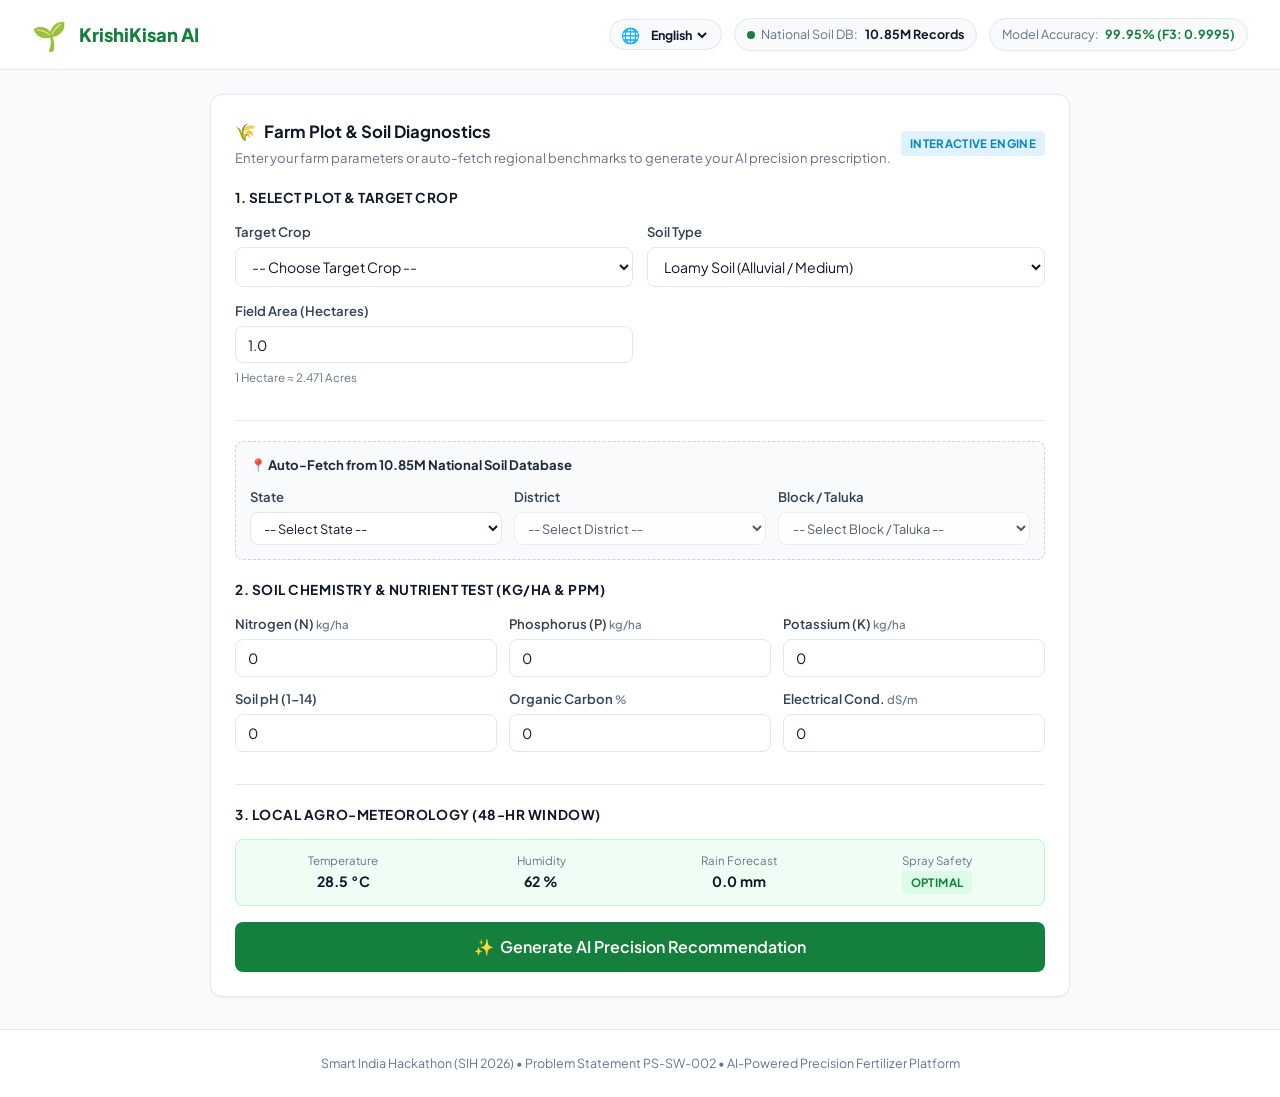
==== commit c786730b: "added language support for english,hindi and gujrati" ====
--- a/fertilizer_app/templates/index.html
+++ b/fertilizer_app/templates/index.html
@@ -6,7 +6,7 @@
     <title>KrishiKisan AI • Precision Fertilizer Recommendation Platform (PS-SW-002)</title>
     <link rel="preconnect" href="https://fonts.googleapis.com">
     <link rel="preconnect" href="https://fonts.gstatic.com" crossorigin>
-    <link href="https://fonts.googleapis.com/css2?family=Plus+Jakarta+Sans:wght@300;400;500;600;700;800&display=swap" rel="stylesheet">
+    <link href="https://fonts.googleapis.com/css2?family=Noto+Sans+Devanagari:wght@400;500;600;700;800&family=Noto+Sans+Gujarati:wght@400;500;600;700;800&family=Plus+Jakarta+Sans:wght@300;400;500;600;700;800&display=swap" rel="stylesheet">
     <link rel="stylesheet" href="/static/css/style.css">
 </head>
 <body>
@@ -18,18 +18,26 @@
         <div class="nav-brand">
             <div class="brand-icon">🌱</div>
             <div class="brand-text">
-                <span class="brand-title">KrishiKisan AI</span>
+                <span class="brand-title" data-i18n="brand.title">KrishiKisan AI</span>
             </div>
         </div>
         <div class="nav-stats">
+            <div class="lang-selector-wrap">
+                <span class="lang-icon">🌐</span>
+                <select id="langSelect" class="lang-selector-select" aria-label="Select language" onchange="window.i18n.setLanguage(this.value)">
+                    <option value="en">English</option>
+                    <option value="hi">हिन्दी</option>
+                    <option value="gu">ગુજરાતી</option>
+                </select>
+            </div>
             <div class="stat-pill">
                 <span class="stat-indicator pulse-green"></span>
-                <span class="stat-label">National Soil DB:</span>
-                <span class="stat-value" id="statDbCount">10.85M Records</span>
+                <span class="stat-label" data-i18n="nav.dbLabel">National Soil DB:</span>
+                <span class="stat-value" id="statDbCount" data-i18n="nav.dbCount">10.85M Records</span>
             </div>
             <div class="stat-pill">
-                <span class="stat-label">Model Accuracy:</span>
-                <span class="stat-value highlight-green">99.95% (F3: 0.9995)</span>
+                <span class="stat-label" data-i18n="nav.accuracyLabel">Model Accuracy:</span>
+                <span class="stat-value highlight-green" data-i18n="nav.accuracyVal">99.95% (F3: 0.9995)</span>
             </div>
         </div>
     </header>
@@ -49,45 +57,45 @@
                 <div class="card form-card">
                     <div class="card-header">
                         <div>
-                            <h2 class="card-title"><span>🌾</span> Farm Plot & Soil Diagnostics</h2>
-                            <p style="font-size: 0.82rem; color: var(--text-muted); margin-top: 0.25rem;">
+                            <h2 class="card-title"><span>🌾</span> <span data-i18n="form.plotTitle">Farm Plot & Soil Diagnostics</span></h2>
+                            <p style="font-size: 0.82rem; color: var(--text-muted); margin-top: 0.25rem;" data-i18n="form.plotSubtitle">
                                 Enter your farm parameters or auto-fetch regional benchmarks to generate your AI precision prescription.
                             </p>
                         </div>
-                        <span class="badge badge-accent">Interactive Engine</span>
+                        <span class="badge badge-accent" data-i18n="form.badgeInteractive">Interactive Engine</span>
                     </div>
 
                     <form id="recommendationForm">
                         
                         <!-- 1. Target Crop & Soil Parameters -->
                         <div class="form-section">
-                            <label class="section-heading">1. Select Plot & Target Crop</label>
+                            <label class="section-heading" data-i18n="form.sec1Heading">1. Select Plot & Target Crop</label>
                             
                             <div class="form-row">
                                 <div class="form-group">
-                                    <label for="cropSelect">Target Crop</label>
+                                    <label for="cropSelect" data-i18n="form.targetCrop">Target Crop</label>
                                     <select id="cropSelect" class="form-control" required>
-                                        <option value="">-- Choose Target Crop --</option>
-                                    </select>
-                                </div>
-                                <div class="form-group">
-                                    <label for="soilType">Soil Type</label>
+                                        <option value="" data-i18n="form.chooseCrop">-- Choose Target Crop --</option>
+                                    </select>
+                                </div>
+                                <div class="form-group">
+                                    <label for="soilType" data-i18n="form.soilType">Soil Type</label>
                                     <select id="soilType" class="form-control">
-                                        <option value="Loamy Soil">Loamy Soil (Alluvial / Medium)</option>
-                                        <option value="Black Soil">Black Cotton Soil (Regur)</option>
-                                        <option value="Red Soil">Red & Yellow Soil</option>
-                                        <option value="Sandy Loam">Sandy Loam / Light Texture</option>
-                                        <option value="Clayey Soil">Clayey Soil / Heavy Texture</option>
-                                        <option value="Laterite Soil">Laterite Soil</option>
+                                        <option value="Loamy Soil" data-i18n="soil.loamy">Loamy Soil (Alluvial / Medium)</option>
+                                        <option value="Black Soil" data-i18n="soil.black">Black Cotton Soil (Regur)</option>
+                                        <option value="Red Soil" data-i18n="soil.red">Red & Yellow Soil</option>
+                                        <option value="Sandy Loam" data-i18n="soil.sandyLoam">Sandy Loam / Light Texture</option>
+                                        <option value="Clayey Soil" data-i18n="soil.clayey">Clayey Soil / Heavy Texture</option>
+                                        <option value="Laterite Soil" data-i18n="soil.laterite">Laterite Soil</option>
                                     </select>
                                 </div>
                             </div>
 
                             <div class="form-row">
                                 <div class="form-group">
-                                    <label for="fieldArea">Field Area (Hectares)</label>
+                                    <label for="fieldArea" data-i18n="form.fieldArea">Field Area (Hectares)</label>
                                     <input type="number" id="fieldArea" class="form-control" min="0.1" step="0.1" value="1.0" required>
-                                    <small class="helper-text">1 Hectare ≈ 2.471 Acres</small>
+                                    <small class="helper-text" data-i18n="form.hectareHelp">1 Hectare ≈ 2.471 Acres</small>
                                 </div>
                             </div>
                         </div>
@@ -95,26 +103,26 @@
                         <!-- 2. National DB Auto-Fill Helper -->
                         <div class="form-section highlight-box">
                             <div class="box-header">
-                                <span class="box-title">📍 Auto-Fetch from 10.85M National Soil Database</span>
+                                <span class="box-title" data-i18n="form.autoFetchTitle">📍 Auto-Fetch from 10.85M National Soil Database</span>
                             </div>
                             
                             <div id="autoFetchControls" class="autofetch-grid" style="margin-top: 0.75rem;">
                                 <div class="form-group">
-                                    <label for="lookupState">State</label>
+                                    <label for="lookupState" data-i18n="form.state">State</label>
                                     <select id="lookupState" class="form-control form-control-sm" required>
-                                        <option value="">-- Select State --</option>
-                                    </select>
-                                </div>
-                                <div class="form-group">
-                                    <label for="lookupDistrict">District</label>
+                                        <option value="" data-i18n="form.selectState">-- Select State --</option>
+                                    </select>
+                                </div>
+                                <div class="form-group">
+                                    <label for="lookupDistrict" data-i18n="form.district">District</label>
                                     <select id="lookupDistrict" class="form-control form-control-sm" disabled required>
-                                        <option value="">-- Select District --</option>
-                                    </select>
-                                </div>
-                                <div class="form-group">
-                                    <label for="lookupBlock">Block / Taluka</label>
+                                        <option value="" data-i18n="form.selectDistrict">-- Select District --</option>
+                                    </select>
+                                </div>
+                                <div class="form-group">
+                                    <label for="lookupBlock" data-i18n="form.block">Block / Taluka</label>
                                     <select id="lookupBlock" class="form-control form-control-sm" disabled required>
-                                        <option value="">-- Select Block / Taluka --</option>
+                                        <option value="" data-i18n="form.selectBlock">-- Select Block / Taluka --</option>
                                     </select>
                                 </div>
                             </div>
@@ -122,34 +130,34 @@
 
                         <!-- 3. Soil Health Parameters (Editable) -->
                         <div class="form-section">
-                            <label class="section-heading">2. Soil Chemistry & Nutrient Test (kg/ha & ppm)</label>
+                            <label class="section-heading" data-i18n="form.sec2Heading">2. Soil Chemistry & Nutrient Test (kg/ha & ppm)</label>
                             
                             <div class="form-row-3">
                                 <div class="form-group">
-                                    <label for="soilN">Nitrogen (N) <span class="unit">kg/ha</span></label>
+                                    <label for="soilN"><span data-i18n="form.nitrogen">Nitrogen (N)</span> <span class="unit">kg/ha</span></label>
                                     <input type="number" id="soilN" class="form-control" min="0" step="any" value="0" required>
                                 </div>
                                 <div class="form-group">
-                                    <label for="soilP">Phosphorus (P) <span class="unit">kg/ha</span></label>
+                                    <label for="soilP"><span data-i18n="form.phosphorus">Phosphorus (P)</span> <span class="unit">kg/ha</span></label>
                                     <input type="number" id="soilP" class="form-control" min="0" step="any" value="0" required>
                                 </div>
                                 <div class="form-group">
-                                    <label for="soilK">Potassium (K) <span class="unit">kg/ha</span></label>
+                                    <label for="soilK"><span data-i18n="form.potassium">Potassium (K)</span> <span class="unit">kg/ha</span></label>
                                     <input type="number" id="soilK" class="form-control" min="0" step="any" value="0" required>
                                 </div>
                             </div>
 
                             <div class="form-row-3">
                                 <div class="form-group">
-                                    <label for="soilPh">Soil pH (1-14)</label>
+                                    <label for="soilPh" data-i18n="form.ph">Soil pH (1-14)</label>
                                     <input type="number" id="soilPh" class="form-control" min="0" max="14.0" step="any" value="0" required>
                                 </div>
                                 <div class="form-group">
-                                    <label for="soilOc">Organic Carbon <span class="unit">%</span></label>
+                                    <label for="soilOc"><span data-i18n="form.oc">Organic Carbon</span> <span class="unit">%</span></label>
                                     <input type="number" id="soilOc" class="form-control" min="0" max="10.0" step="any" value="0" required>
                                 </div>
                                 <div class="form-group">
-                                    <label for="soilEc">Electrical Cond. <span class="unit">dS/m</span></label>
+                                    <label for="soilEc"><span data-i18n="form.ec">Electrical Cond.</span> <span class="unit">dS/m</span></label>
                                     <input type="number" id="soilEc" class="form-control" min="0" max="20.0" step="any" value="0">
                                 </div>
                             </div>
@@ -158,31 +166,31 @@
 
                         <!-- 4. Weather Conditions & Spray Radar -->
                         <div class="form-section">
-                            <label class="section-heading">3. Local Agro-Meteorology (48-hr Window)</label>
+                            <label class="section-heading" data-i18n="form.sec3Heading">3. Local Agro-Meteorology (48-hr Window)</label>
                             
                             <div class="weather-preview-box">
                                 <div class="weather-metric">
-                                    <span class="w-label">Temperature</span>
+                                    <span class="w-label" data-i18n="weather.temp">Temperature</span>
                                     <span class="w-val" id="dispTemp">28.5 °C</span>
                                 </div>
                                 <div class="weather-metric">
-                                    <span class="w-label">Humidity</span>
+                                    <span class="w-label" data-i18n="weather.humidity">Humidity</span>
                                     <span class="w-val" id="dispHumidity">62 %</span>
                                 </div>
                                 <div class="weather-metric">
-                                    <span class="w-label">Rain Forecast</span>
+                                    <span class="w-label" data-i18n="weather.rain">Rain Forecast</span>
                                     <span class="w-val" id="dispRain">0.0 mm</span>
                                 </div>
                                 <div class="weather-metric">
-                                    <span class="w-label">Spray Safety</span>
-                                    <span class="badge badge-success" id="dispSpraySafety">OPTIMAL</span>
+                                    <span class="w-label" data-i18n="weather.spraySafety">Spray Safety</span>
+                                    <span class="badge badge-success" id="dispSpraySafety" data-i18n="weather.optimal">OPTIMAL</span>
                                 </div>
                             </div>
                         </div>
 
                         <!-- Submit Button -->
                         <button type="submit" id="btnGenerateRec" class="btn btn-primary btn-block" style="padding: 0.85rem; font-size: 1rem;">
-                            <span>✨</span> Generate AI Precision Recommendation
+                            <span>✨</span> <span id="btnRecText" data-i18n="form.btnGenerate">Generate AI Precision Recommendation</span>
                         </button>
                     </form>
                 </div>
@@ -194,9 +202,10 @@
     </main>
 
     <footer class="app-footer">
-        <p>Smart India Hackathon (SIH 2026) • Problem Statement PS-SW-002 • AI-Powered Precision Fertilizer Platform</p>
+        <p data-i18n="footer.text">Smart India Hackathon (SIH 2026) • Problem Statement PS-SW-002 • AI-Powered Precision Fertilizer Platform</p>
     </footer>
 
+    <script src="/static/js/translations.js"></script>
     <script src="/static/js/app.js"></script>
 </body>
 </html>
--- a/static/css/style.css
+++ b/static/css/style.css
@@ -25,7 +25,7 @@
 }
 
 body {
-    font-family: 'Plus Jakarta Sans', -apple-system, BlinkMacSystemFont, "Segoe UI", Roboto, sans-serif;
+    font-family: 'Plus Jakarta Sans', 'Noto Sans Devanagari', 'Noto Sans Gujarati', -apple-system, BlinkMacSystemFont, "Segoe UI", Roboto, sans-serif;
     background-color: var(--bg-main);
     color: var(--text-main);
     line-height: 1.5;
@@ -140,8 +140,52 @@
 
 .nav-stats {
     display: flex;
+    align-items: center;
     gap: 0.75rem;
 }
+
+/* Language Switcher */
+.lang-selector-wrap {
+    display: flex;
+    align-items: center;
+    gap: 0.35rem;
+    background: var(--bg-main);
+    border: 1px solid var(--border-color);
+    border-radius: 9999px;
+    padding: 0.35rem 0.65rem;
+    transition: transform 0.2s ease, border-color 0.2s ease, box-shadow 0.2s ease;
+}
+
+.lang-selector-wrap:hover {
+    transform: translateY(-1px);
+    border-color: #cbd5e1;
+    box-shadow: var(--shadow-sm);
+}
+
+.lang-icon {
+    font-size: 0.95rem;
+    line-height: 1;
+    display: inline-block;
+}
+
+.lang-selector-select {
+    background: transparent;
+    border: none;
+    outline: none;
+    font-family: inherit;
+    font-size: 0.78rem;
+    font-weight: 700;
+    color: var(--text-main);
+    cursor: pointer;
+    padding: 0 0.1rem;
+}
+
+.lang-selector-select option {
+    background: #ffffff;
+    color: var(--text-main);
+    font-weight: 600;
+}
+
 
 .stat-pill {
     background: var(--bg-main);
@@ -757,6 +801,57 @@
 .fill-n { background: var(--primary); }
 .fill-p { background: var(--accent-amber); }
 .fill-k { background: var(--accent-blue); }
+
+/* Soil Chemistry Diagnostic Grid */
+.soil-chem-grid {
+    display: grid;
+    grid-template-columns: repeat(2, 1fr);
+    gap: 0.6rem;
+    margin-top: 1rem;
+}
+
+.soil-chem-item {
+    background: #f8fafc;
+    border: 1px solid var(--border-color);
+    border-radius: var(--radius-md);
+    padding: 0.55rem 0.75rem;
+    display: flex;
+    flex-direction: column;
+    justify-content: center;
+    gap: 0.2rem;
+    min-height: 52px;
+    transition: transform 0.2s cubic-bezier(0.16, 1, 0.3, 1), border-color 0.2s ease, background-color 0.2s ease;
+}
+
+.soil-chem-item:hover {
+    background: #ffffff;
+    border-color: #cbd5e1;
+    transform: translateY(-1px);
+    box-shadow: var(--shadow-sm);
+}
+
+.soil-chem-item-full {
+    grid-column: span 2;
+    flex-direction: row;
+    justify-content: space-between;
+    align-items: center;
+}
+
+.soil-chem-label {
+    font-size: 0.72rem;
+    color: var(--text-muted);
+    font-weight: 600;
+    text-transform: uppercase;
+    letter-spacing: 0.03em;
+}
+
+.soil-chem-val {
+    font-size: 0.85rem;
+    font-weight: 700;
+    color: var(--text-main);
+    word-break: break-word;
+}
+
 
 /* Table */
 .table-responsive {
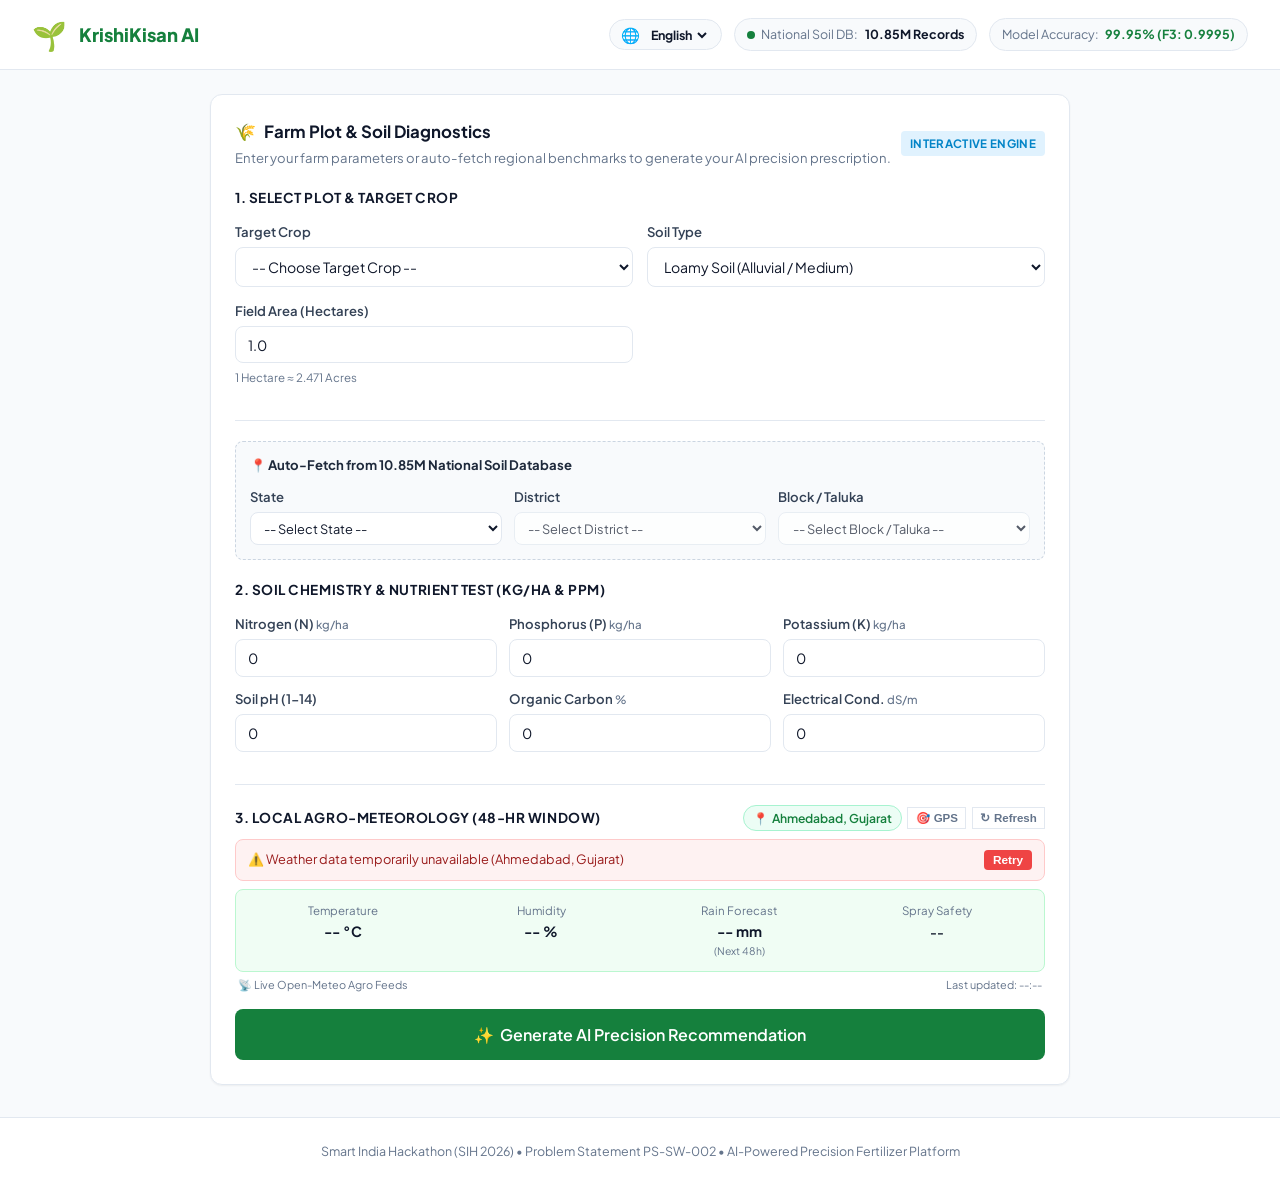
==== commit db095dd6: "Live State- & District-Based Agro-Meteorology (48-Hr Window)" ====
--- a/fertilizer_app/templates/index.html
+++ b/fertilizer_app/templates/index.html
@@ -165,26 +165,55 @@
                         </div>
 
                         <!-- 4. Weather Conditions & Spray Radar -->
-                        <div class="form-section">
-                            <label class="section-heading" data-i18n="form.sec3Heading">3. Local Agro-Meteorology (48-hr Window)</label>
-                            
-                            <div class="weather-preview-box">
+                        <div class="form-section" id="weatherSection">
+                            <div class="weather-header-wrap">
+                                <label class="section-heading" style="margin-bottom: 0;" data-i18n="form.sec3Heading">3. Local Agro-Meteorology (48-hr Window)</label>
+                                <div class="weather-actions">
+                                    <div class="weather-location-badge" id="weatherLocationBadge">
+                                        <span>📍</span>
+                                        <span id="dispWeatherLocation">Ahmedabad, Gujarat</span>
+                                    </div>
+                                    <button type="button" id="btnGpsWeather" class="btn-weather-action" title="Use current GPS location">
+                                        <span>🎯</span> <span data-i18n="weather.gps">GPS</span>
+                                    </button>
+                                    <button type="button" id="btnRefreshWeather" class="btn-weather-action" title="Refresh Live Weather">
+                                        <span id="refreshWeatherSpinner">↻</span> <span data-i18n="weather.refresh">Refresh</span>
+                                    </button>
+                                </div>
+                            </div>
+                            
+                            <!-- Dynamic Error Container (Hidden by default) -->
+                            <div id="weatherErrorContainer" class="weather-error-box" style="display: none;">
+                                <div>
+                                    <span>⚠️</span>
+                                    <span id="weatherErrorMessage" data-i18n="weather.unavailable">Weather data temporarily unavailable</span>
+                                </div>
+                                <button type="button" id="btnRetryWeather" class="btn-weather-retry" data-i18n="weather.retry">Retry</button>
+                            </div>
+
+                            <div class="weather-preview-box" id="weatherPreviewBox">
                                 <div class="weather-metric">
                                     <span class="w-label" data-i18n="weather.temp">Temperature</span>
-                                    <span class="w-val" id="dispTemp">28.5 °C</span>
+                                    <span class="w-val" id="dispTemp">-- °C</span>
                                 </div>
                                 <div class="weather-metric">
                                     <span class="w-label" data-i18n="weather.humidity">Humidity</span>
-                                    <span class="w-val" id="dispHumidity">62 %</span>
+                                    <span class="w-val" id="dispHumidity">-- %</span>
                                 </div>
                                 <div class="weather-metric">
                                     <span class="w-label" data-i18n="weather.rain">Rain Forecast</span>
-                                    <span class="w-val" id="dispRain">0.0 mm</span>
+                                    <span class="w-val" id="dispRain">-- mm</span>
+                                    <span class="w-sub" style="font-size: 0.65rem; color: var(--text-muted); display: block;" data-i18n="weather.next48h">(Next 48h)</span>
                                 </div>
                                 <div class="weather-metric">
                                     <span class="w-label" data-i18n="weather.spraySafety">Spray Safety</span>
                                     <span class="badge badge-success" id="dispSpraySafety" data-i18n="weather.optimal">OPTIMAL</span>
                                 </div>
+                            </div>
+
+                            <div class="weather-footer-meta">
+                                <span id="weatherSourceTag">📡 Live Open-Meteo Agro Feeds</span>
+                                <span><span data-i18n="weather.lastUpdated">Last updated</span>: <span id="weatherLastUpdated">--:--</span></span>
                             </div>
                         </div>
 
--- a/static/css/style.css
+++ b/static/css/style.css
@@ -518,6 +518,105 @@
     color: var(--text-main);
 }
 
+.weather-header-wrap {
+    display: flex;
+    justify-content: space-between;
+    align-items: center;
+    margin-bottom: 0.5rem;
+    flex-wrap: wrap;
+    gap: 0.4rem;
+}
+
+.weather-location-badge {
+    font-size: 0.76rem;
+    font-weight: 600;
+    color: var(--primary);
+    background: #ecfdf5;
+    border: 1px solid #a7f3d0;
+    padding: 0.2rem 0.55rem;
+    border-radius: 9999px;
+    display: inline-flex;
+    align-items: center;
+    gap: 0.25rem;
+}
+
+.weather-actions {
+    display: inline-flex;
+    align-items: center;
+    gap: 0.35rem;
+}
+
+.btn-weather-action {
+    background: #ffffff;
+    border: 1px solid var(--border-color);
+    border-radius: var(--radius-sm);
+    padding: 0.18rem 0.45rem;
+    font-size: 0.72rem;
+    font-weight: 600;
+    color: var(--text-muted);
+    cursor: pointer;
+    display: inline-flex;
+    align-items: center;
+    gap: 0.25rem;
+    transition: all 0.2s ease;
+}
+
+.btn-weather-action:hover {
+    background: #f8fafc;
+    color: var(--primary);
+    border-color: var(--primary-light);
+}
+
+.weather-error-box {
+    background: #fef2f2;
+    border: 1px solid #fecaca;
+    border-radius: var(--radius-md);
+    padding: 0.6rem 0.75rem;
+    margin-bottom: 0.5rem;
+    font-size: 0.8rem;
+    color: #991b1b;
+    display: flex;
+    align-items: center;
+    justify-content: space-between;
+    gap: 0.5rem;
+}
+
+.btn-weather-retry {
+    background: #ef4444;
+    color: #ffffff;
+    border: none;
+    border-radius: 4px;
+    padding: 0.2rem 0.55rem;
+    font-size: 0.74rem;
+    font-weight: 600;
+    cursor: pointer;
+    transition: background 0.2s ease;
+}
+
+.btn-weather-retry:hover {
+    background: #dc2626;
+}
+
+.weather-footer-meta {
+    display: flex;
+    justify-content: space-between;
+    align-items: center;
+    margin-top: 0.35rem;
+    font-size: 0.68rem;
+    color: var(--text-muted);
+    padding: 0 0.2rem;
+}
+
+.spin-icon {
+    display: inline-block;
+    animation: spinAnim 0.8s linear infinite;
+}
+
+@keyframes spinAnim {
+    from { transform: rotate(0deg); }
+    to { transform: rotate(360deg); }
+}
+
 /* ====================================================================
    BUTTONS
    ==================================================================== */
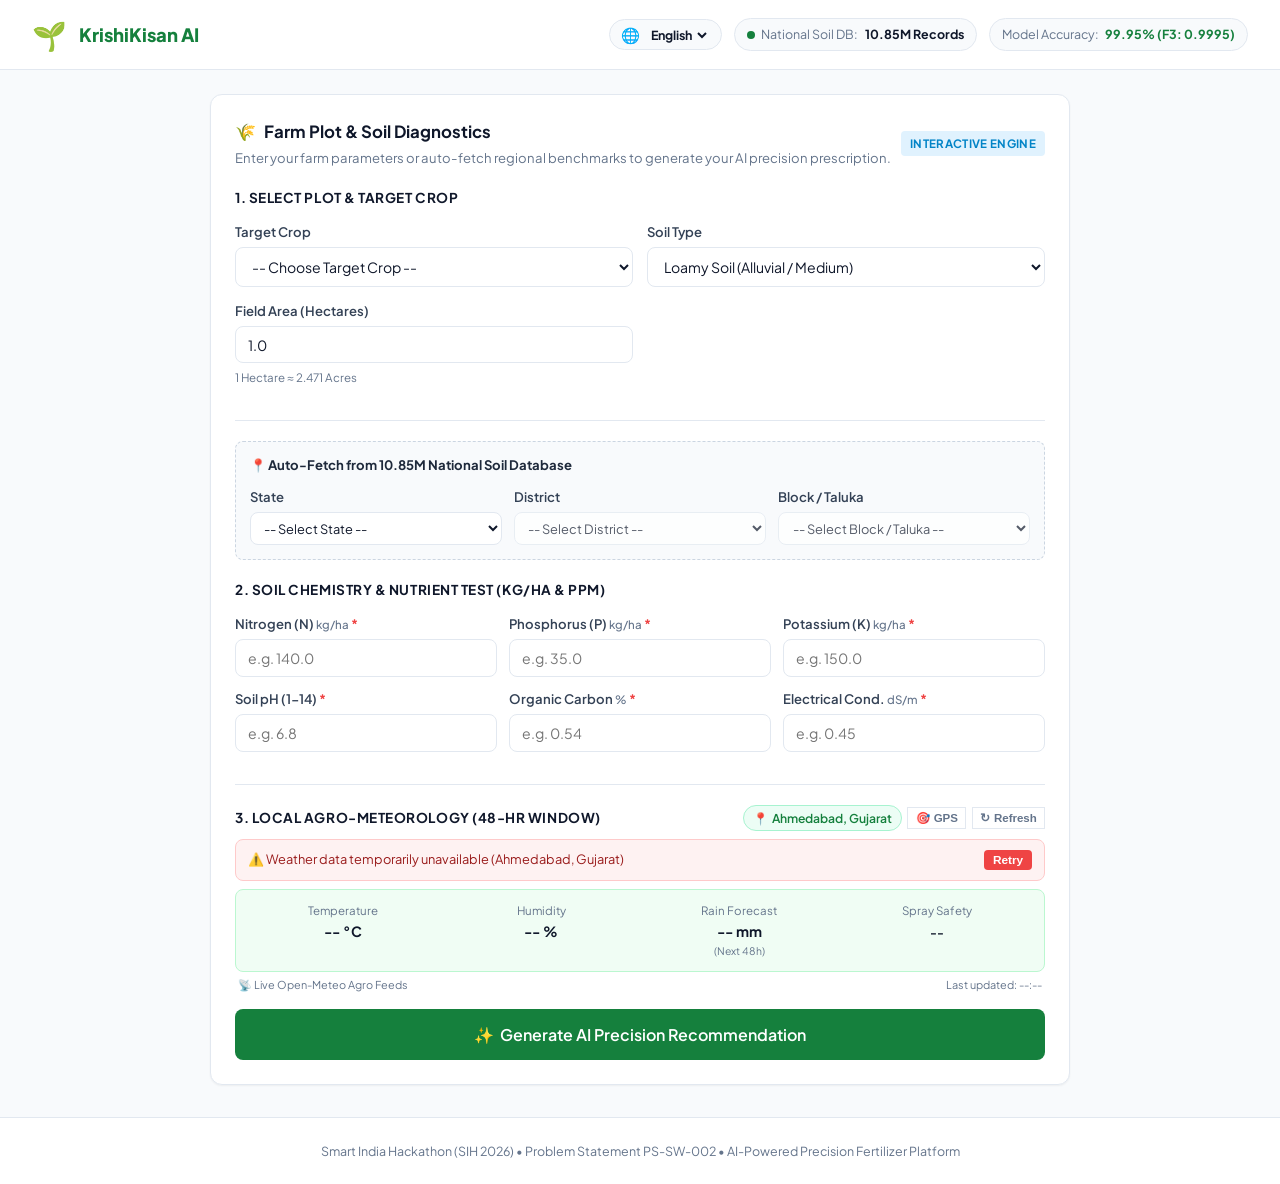
==== commit 12a75deb: "Soil Chemistry & Nutrient Test Fields Are Now Compulsory" ====
--- a/fertilizer_app/templates/index.html
+++ b/fertilizer_app/templates/index.html
@@ -134,31 +134,31 @@
                             
                             <div class="form-row-3">
                                 <div class="form-group">
-                                    <label for="soilN"><span data-i18n="form.nitrogen">Nitrogen (N)</span> <span class="unit">kg/ha</span></label>
-                                    <input type="number" id="soilN" class="form-control" min="0" step="any" value="0" required>
-                                </div>
-                                <div class="form-group">
-                                    <label for="soilP"><span data-i18n="form.phosphorus">Phosphorus (P)</span> <span class="unit">kg/ha</span></label>
-                                    <input type="number" id="soilP" class="form-control" min="0" step="any" value="0" required>
-                                </div>
-                                <div class="form-group">
-                                    <label for="soilK"><span data-i18n="form.potassium">Potassium (K)</span> <span class="unit">kg/ha</span></label>
-                                    <input type="number" id="soilK" class="form-control" min="0" step="any" value="0" required>
+                                    <label for="soilN"><span data-i18n="form.nitrogen">Nitrogen (N)</span> <span class="unit">kg/ha</span> <span class="text-danger" style="color: #ef4444; font-weight: bold;">*</span></label>
+                                    <input type="number" id="soilN" class="form-control" min="0.01" step="any" placeholder="e.g. 140.0" required>
+                                </div>
+                                <div class="form-group">
+                                    <label for="soilP"><span data-i18n="form.phosphorus">Phosphorus (P)</span> <span class="unit">kg/ha</span> <span class="text-danger" style="color: #ef4444; font-weight: bold;">*</span></label>
+                                    <input type="number" id="soilP" class="form-control" min="0.01" step="any" placeholder="e.g. 35.0" required>
+                                </div>
+                                <div class="form-group">
+                                    <label for="soilK"><span data-i18n="form.potassium">Potassium (K)</span> <span class="unit">kg/ha</span> <span class="text-danger" style="color: #ef4444; font-weight: bold;">*</span></label>
+                                    <input type="number" id="soilK" class="form-control" min="0.01" step="any" placeholder="e.g. 150.0" required>
                                 </div>
                             </div>
 
                             <div class="form-row-3">
                                 <div class="form-group">
-                                    <label for="soilPh" data-i18n="form.ph">Soil pH (1-14)</label>
-                                    <input type="number" id="soilPh" class="form-control" min="0" max="14.0" step="any" value="0" required>
-                                </div>
-                                <div class="form-group">
-                                    <label for="soilOc"><span data-i18n="form.oc">Organic Carbon</span> <span class="unit">%</span></label>
-                                    <input type="number" id="soilOc" class="form-control" min="0" max="10.0" step="any" value="0" required>
-                                </div>
-                                <div class="form-group">
-                                    <label for="soilEc"><span data-i18n="form.ec">Electrical Cond.</span> <span class="unit">dS/m</span></label>
-                                    <input type="number" id="soilEc" class="form-control" min="0" max="20.0" step="any" value="0">
+                                    <label for="soilPh"><span data-i18n="form.ph">Soil pH (1-14)</span> <span class="text-danger" style="color: #ef4444; font-weight: bold;">*</span></label>
+                                    <input type="number" id="soilPh" class="form-control" min="1.0" max="14.0" step="any" placeholder="e.g. 6.8" required>
+                                </div>
+                                <div class="form-group">
+                                    <label for="soilOc"><span data-i18n="form.oc">Organic Carbon</span> <span class="unit">%</span> <span class="text-danger" style="color: #ef4444; font-weight: bold;">*</span></label>
+                                    <input type="number" id="soilOc" class="form-control" min="0.01" max="10.0" step="any" placeholder="e.g. 0.54" required>
+                                </div>
+                                <div class="form-group">
+                                    <label for="soilEc"><span data-i18n="form.ec">Electrical Cond.</span> <span class="unit">dS/m</span> <span class="text-danger" style="color: #ef4444; font-weight: bold;">*</span></label>
+                                    <input type="number" id="soilEc" class="form-control" min="0.0" max="20.0" step="any" placeholder="e.g. 0.45" required>
                                 </div>
                             </div>
 
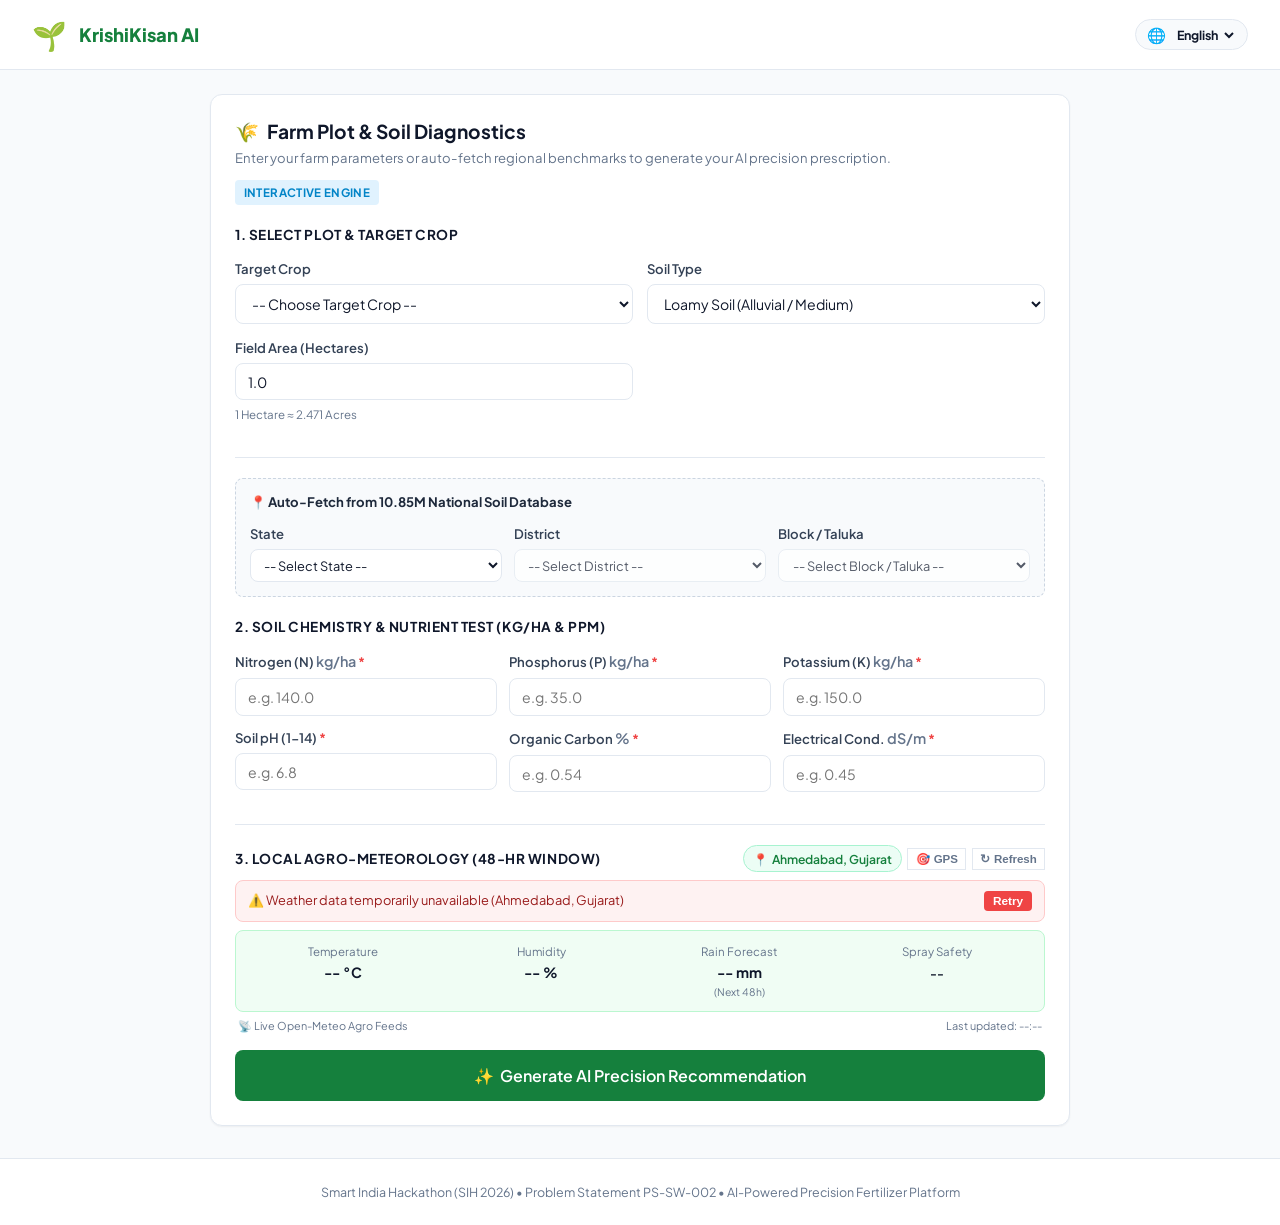
==== commit da740063: "Removed!" ====
--- a/fertilizer_app/templates/index.html
+++ b/fertilizer_app/templates/index.html
@@ -30,15 +30,6 @@
                     <option value="gu">ગુજરાતી</option>
                 </select>
             </div>
-            <div class="stat-pill">
-                <span class="stat-indicator pulse-green"></span>
-                <span class="stat-label" data-i18n="nav.dbLabel">National Soil DB:</span>
-                <span class="stat-value" id="statDbCount" data-i18n="nav.dbCount">10.85M Records</span>
-            </div>
-            <div class="stat-pill">
-                <span class="stat-label" data-i18n="nav.accuracyLabel">Model Accuracy:</span>
-                <span class="stat-value highlight-green" data-i18n="nav.accuracyVal">99.95% (F3: 0.9995)</span>
-            </div>
         </div>
     </header>
 
--- a/static/css/style.css
+++ b/static/css/style.css
@@ -144,6 +144,20 @@
     gap: 0.75rem;
 }
 
+.nav-actions {
+    display: inline-flex;
+    align-items: center;
+    gap: 0.75rem;
+    flex-wrap: nowrap;
+}
+
+.nav-actions .lang-selector-wrap,
+.nav-actions .btn {
+    white-space: nowrap;
+    display: inline-flex;
+    align-items: center;
+}
+
 /* Language Switcher */
 .lang-selector-wrap {
     display: flex;
@@ -1005,14 +1019,23 @@
 }
 
 /* ====================================================================
-   REPORT PAGE CONTAINER & COMPONENTS
+   REPORT PAGE CONTAINER & COMPONENTS (POLISHED TYPOGRAPHY & LAYOUT)
    ==================================================================== */
 .report-page-container {
-    max-width: 1040px;
-    margin: 1.5rem auto;
+    max-width: 1080px;
+    margin: 2rem auto;
+    padding: 0 1.25rem;
+    word-break: normal;
+    overflow-wrap: break-word;
 }
 
 .report-header-card {
+    padding: 2rem;
+    border-radius: 12px;
+    margin-bottom: 1.75rem;
+    border: 1px solid var(--border-color);
+    background: #ffffff;
+    box-shadow: var(--shadow-sm);
     animation-delay: 0.05s;
 }
 
@@ -1020,39 +1043,60 @@
     display: flex;
     justify-content: space-between;
     align-items: flex-start;
-    gap: 1rem;
-    margin-bottom: 1.25rem;
+    gap: 1.5rem;
+    margin-bottom: 1.5rem;
     flex-wrap: wrap;
 }
 
+.report-title-group {
+    flex: 1;
+    min-width: 280px;
+}
+
+.report-badge-pill {
+    margin-bottom: 0.6rem;
+    display: inline-block;
+    font-size: 0.78rem;
+    font-weight: 700;
+    letter-spacing: 0.04em;
+    padding: 0.3rem 0.75rem;
+    border-radius: 9999px;
+}
+
 .report-title {
-    font-size: 1.5rem;
+    font-size: 1.85rem;
     font-weight: 800;
     color: var(--text-main);
-    line-height: 1.2;
+    line-height: 1.3;
+    margin: 0 0 0.4rem 0;
+    letter-spacing: -0.02em;
 }
 
 .report-subtitle {
-    font-size: 0.85rem;
+    font-size: 0.95rem;
     color: var(--text-muted);
-    margin-top: 0.25rem;
+    line-height: 1.55;
+    margin: 0;
+    font-weight: 500;
 }
 
 .report-meta-box {
     display: flex;
     flex-direction: column;
-    gap: 0.35rem;
+    gap: 0.5rem;
     align-items: flex-end;
+    flex-shrink: 0;
 }
 
 .meta-pill {
     background: #f8fafc;
     border: 1px solid var(--border-color);
-    padding: 0.3rem 0.65rem;
-    border-radius: 6px;
-    font-size: 0.78rem;
-    display: flex;
-    gap: 0.35rem;
+    padding: 0.45rem 0.85rem;
+    border-radius: 8px;
+    font-size: 0.82rem;
+    display: flex;
+    align-items: center;
+    gap: 0.45rem;
     transition: transform 0.2s ease, border-color 0.2s ease;
 }
 
@@ -1061,15 +1105,26 @@
     border-color: #cbd5e1;
 }
 
+.meta-label {
+    color: var(--text-muted);
+    font-weight: 600;
+}
+
+.meta-val {
+    color: var(--text-main);
+    font-weight: 700;
+}
+
+/* Plot Context Strip */
 .plot-context-strip {
     display: grid;
     grid-template-columns: repeat(4, 1fr);
-    gap: 0.85rem;
+    gap: 1rem;
     background: #f8fafc;
     border: 1px solid var(--border-color);
-    border-radius: var(--radius-md);
-    padding: 0.85rem 1rem;
-    margin-top: 1rem;
+    border-radius: 10px;
+    padding: 1.25rem;
+    margin-top: 1.5rem;
     transition: border-color 0.2s ease, box-shadow 0.2s ease;
 }
 
@@ -1081,38 +1136,645 @@
 .context-item {
     display: flex;
     align-items: center;
-    gap: 0.6rem;
-    transition: transform 0.2s cubic-bezier(0.16, 1, 0.3, 1);
-}
-
-.context-item:hover {
-    transform: translateY(-1px);
+    gap: 0.85rem;
 }
 
 .context-icon {
-    font-size: 1.35rem;
+    font-size: 1.65rem;
+    line-height: 1;
     display: inline-block;
-    transition: transform 0.25s cubic-bezier(0.34, 1.56, 0.64, 1);
-}
-
-.context-item:hover .context-icon {
-    transform: scale(1.2);
+    flex-shrink: 0;
+}
+
+.context-text-wrap {
+    display: flex;
+    flex-direction: column;
+    gap: 0.15rem;
 }
 
 .context-label {
     display: block;
-    font-size: 0.72rem;
+    font-size: 0.75rem;
     text-transform: uppercase;
     color: var(--text-muted);
     font-weight: 600;
-    letter-spacing: 0.03em;
+    letter-spacing: 0.04em;
 }
 
 .context-val {
     display: block;
+    font-size: 1rem;
+    color: var(--text-main);
+    font-weight: 700;
+    line-height: 1.3;
+}
+
+/* Primary Recommendation Banner */
+.primary-rec-banner {
+    background: linear-gradient(135deg, #15803d 0%, #166534 100%);
+    color: #ffffff;
+    padding: 2rem 2.25rem;
+    border-radius: 12px;
+    margin-bottom: 1.75rem;
+    box-shadow: 0 10px 25px -5px rgba(21, 128, 61, 0.3);
+    border: none;
+}
+
+.banner-top {
+    display: flex;
+    justify-content: space-between;
+    align-items: flex-start;
+    gap: 1.5rem;
+    margin-bottom: 1.75rem;
+    flex-wrap: wrap;
+}
+
+.banner-product-wrap {
+    flex: 1;
+    min-width: 280px;
+}
+
+.banner-tag {
+    display: inline-block;
+    font-size: 0.8rem;
+    font-weight: 700;
+    text-transform: uppercase;
+    letter-spacing: 0.05em;
+    color: #bbf7d0;
+    margin-bottom: 0.4rem;
+}
+
+.banner-product {
+    font-size: 1.85rem;
+    font-weight: 800;
+    color: #ffffff;
+    line-height: 1.25;
+    margin: 0;
+}
+
+.banner-cost {
+    text-align: right;
+}
+
+.cost-label {
+    font-size: 0.82rem;
+    color: #dcfce7;
+    font-weight: 600;
+    text-transform: uppercase;
+    letter-spacing: 0.04em;
+    margin-bottom: 0.2rem;
+    display: block;
+}
+
+.cost-value {
+    font-size: 1.85rem;
+    font-weight: 800;
+    color: #fef08a;
+    line-height: 1.2;
+}
+
+.banner-metrics {
+    display: grid;
+    grid-template-columns: repeat(3, 1fr);
+    gap: 1rem;
+    border-top: 1px solid rgba(255, 255, 255, 0.2);
+    padding-top: 1.5rem;
+}
+
+.metric-item {
+    background: rgba(255, 255, 255, 0.1);
+    backdrop-filter: blur(4px);
+    padding: 0.9rem 1.25rem;
+    border-radius: 10px;
+    border: 1px solid rgba(255, 255, 255, 0.15);
+}
+
+.metric-label {
+    font-size: 0.82rem;
+    color: rgba(255, 255, 255, 0.9);
+    font-weight: 500;
+    margin-bottom: 0.3rem;
+    display: block;
+}
+
+.metric-val {
+    font-size: 1.35rem;
+    font-weight: 800;
+    color: #ffffff;
+    line-height: 1.2;
+    display: block;
+}
+
+.metric-val.highlight-confidence {
+    color: #ffffff !important;
+}
+
+/* Warnings Container */
+.report-warnings-wrap {
+    margin-bottom: 1.75rem;
+}
+
+.report-warning-card {
+    background: #fffbeb;
+    border: 1px solid #fde68a;
+    border-left: 5px solid #f59e0b;
+    border-radius: 10px;
+    padding: 1.25rem 1.5rem;
+    margin-bottom: 1.25rem;
+}
+
+.warning-card-title {
+    font-weight: 700;
+    color: #92400e;
+    font-size: 1rem;
+    margin-bottom: 0.5rem;
+    display: flex;
+    align-items: center;
+    gap: 0.5rem;
+}
+
+.warning-card-list {
+    margin: 0;
+    padding-left: 1.25rem;
+    font-size: 0.92rem;
+    color: #78350f;
+    line-height: 1.65;
+}
+
+/* 2-Column Report Grid */
+.report-grid-2col {
+    display: grid;
+    grid-template-columns: 1fr 1fr;
+    gap: 1.75rem;
+    margin-bottom: 1.75rem;
+    align-items: stretch;
+}
+
+.report-section-card {
+    padding: 1.75rem 2rem;
+    border-radius: 12px;
+    border: 1px solid var(--border-color);
+    background: #ffffff;
+    box-shadow: var(--shadow-sm);
+    display: flex;
+    flex-direction: column;
+}
+
+.card-header {
+    display: flex;
+    justify-content: space-between;
+    align-items: center;
+    margin-bottom: 1.25rem;
+    gap: 0.75rem;
+    flex-wrap: wrap;
+}
+
+.header-with-badge {
+    display: flex;
+    flex-direction: column;
+    gap: 0.35rem;
+}
+
+.card-title {
+    font-size: 1.2rem;
+    font-weight: 700;
+    color: var(--text-main);
+    line-height: 1.3;
+    display: flex;
+    align-items: center;
+    gap: 0.5rem;
+    margin: 0;
+}
+
+.section-lead-desc {
+    font-size: 0.92rem;
+    color: var(--text-muted);
+    line-height: 1.6;
+    margin: 0 0 1.25rem 0;
+}
+
+/* Nutrient Bars Matrix */
+.nutrient-bars-container {
+    display: flex;
+    flex-direction: column;
+    gap: 1.25rem;
+}
+
+.nutrient-bar-group {
+    margin-bottom: 0;
+}
+
+.nutrient-bar-header {
+    display: flex;
+    justify-content: space-between;
+    align-items: center;
+    margin-bottom: 0.45rem;
+}
+
+.nutrient-name-wrap {
+    display: flex;
+    align-items: baseline;
+    gap: 0.45rem;
+    flex-wrap: wrap;
+}
+
+.nutrient-name {
+    font-size: 1rem;
+    font-weight: 700;
+    color: var(--text-main);
+}
+
+.unit {
+    font-size: 0.9rem;
+    font-weight: 600;
+    color: var(--text-muted);
+}
+
+.progress-track {
+    background: #e2e8f0;
+    height: 10px;
+    border-radius: 9999px;
+    overflow: hidden;
+    position: relative;
+}
+
+.progress-fill {
+    height: 100%;
+    border-radius: 9999px;
+    transition: width 0.8s cubic-bezier(0.16, 1, 0.3, 1);
+    position: relative;
+    overflow: hidden;
+}
+
+.progress-fill::after {
+    content: '';
+    position: absolute;
+    top: 0;
+    left: 0;
+    right: 0;
+    bottom: 0;
+    background: linear-gradient(90deg, transparent, rgba(255, 255, 255, 0.35), transparent);
+    transform: translateX(-100%);
+    animation: progressShimmer 3s infinite cubic-bezier(0.4, 0, 0.2, 1);
+}
+
+.fill-n { background: var(--primary); }
+.fill-p { background: var(--accent-amber); }
+.fill-k { background: var(--accent-blue); }
+
+/* Soil Chemistry Diagnostic Grid */
+.soil-chem-divider {
+    border-top: 1px solid var(--border-color);
+    padding-top: 1.5rem;
+    margin-top: 1.5rem;
+}
+
+.soil-chem-grid {
+    display: grid;
+    grid-template-columns: repeat(2, 1fr);
+    gap: 0.85rem;
+}
+
+.soil-chem-item {
+    background: #f8fafc;
+    border: 1px solid var(--border-color);
+    border-radius: 8px;
+    padding: 0.85rem 1rem;
+    display: flex;
+    flex-direction: column;
+    justify-content: center;
+    gap: 0.25rem;
+    min-height: 60px;
+    transition: transform 0.2s cubic-bezier(0.16, 1, 0.3, 1), border-color 0.2s ease, background-color 0.2s ease;
+}
+
+.soil-chem-item:hover {
+    background: #ffffff;
+    border-color: #cbd5e1;
+    transform: translateY(-1px);
+    box-shadow: var(--shadow-sm);
+}
+
+.soil-chem-item-full {
+    grid-column: span 2;
+    flex-direction: row;
+    justify-content: space-between;
+    align-items: center;
+}
+
+.soil-chem-label {
+    font-size: 0.76rem;
+    color: var(--text-muted);
+    font-weight: 600;
+    text-transform: uppercase;
+    letter-spacing: 0.04em;
+}
+
+.soil-chem-val {
+    font-size: 0.98rem;
+    font-weight: 700;
+    color: var(--text-main);
+}
+
+/* Split Timeline */
+.split-timeline {
+    display: flex;
+    flex-direction: column;
+    gap: 1.15rem;
+}
+
+.timeline-item {
+    display: flex;
+    align-items: flex-start;
+    gap: 1rem;
+    background: #f8fafc;
+    border: 1px solid var(--border-color);
+    padding: 1.15rem 1.25rem;
+    border-radius: 10px;
+    transition: transform 0.22s cubic-bezier(0.16, 1, 0.3, 1), background-color 0.2s ease, border-color 0.2s ease, box-shadow 0.2s ease;
+}
+
+.timeline-item:hover {
+    transform: translateX(4px);
+    background: #ffffff;
+    border-color: #86efac;
+    box-shadow: 0 4px 12px rgba(0, 0, 0, 0.05);
+}
+
+.timeline-step {
+    background: var(--primary);
+    color: #ffffff;
+    font-weight: 800;
+    font-size: 0.95rem;
+    width: 32px;
+    height: 32px;
+    border-radius: 50%;
+    display: flex;
+    align-items: center;
+    justify-content: center;
+    flex-shrink: 0;
+    margin-top: 2px;
+    transition: transform 0.25s cubic-bezier(0.34, 1.56, 0.64, 1), box-shadow 0.25s ease;
+}
+
+.timeline-item:hover .timeline-step {
+    transform: scale(1.1);
+    box-shadow: 0 0 0 4px rgba(21, 128, 61, 0.2);
+}
+
+.timeline-content {
+    flex-grow: 1;
+    display: flex;
+    flex-direction: column;
+    gap: 0.35rem;
+}
+
+.timeline-title {
+    font-size: 1.05rem;
+    font-weight: 700;
+    color: var(--text-main);
+    display: flex;
+    justify-content: space-between;
+    align-items: center;
+    line-height: 1.3;
+}
+
+.timeline-timing {
     font-size: 0.88rem;
-    color: var(--text-main);
-    font-weight: 700;
+    color: #475569;
+    line-height: 1.5;
+}
+
+.dosage-chips-wrap {
+    display: flex;
+    flex-wrap: wrap;
+    gap: 0.5rem;
+    margin: 0.35rem 0;
+}
+
+.dosage-chip {
+    background: #ecfdf5;
+    border: 1px solid #a7f3d0;
+    color: #065f46;
+    font-size: 0.85rem;
+    font-weight: 600;
+    padding: 4px 10px;
+    border-radius: 6px;
+    display: inline-flex;
+    align-items: center;
+    gap: 0.3rem;
+}
+
+.timeline-desc {
+    font-size: 0.88rem;
+    color: #475569;
+    line-height: 1.6;
+    margin-top: 0.2rem;
+}
+
+/* Amendments Block */
+.amend-block {
+    background: #f8fafc;
+    border: 1px solid var(--border-color);
+    border-left: 4px solid var(--primary);
+    border-radius: 8px;
+    padding: 1.15rem 1.25rem;
+    margin-bottom: 1.15rem;
+}
+
+.amend-block:last-child {
+    margin-bottom: 0;
+    border-left-color: #0284c7;
+}
+
+.amend-heading {
+    display: block;
+    font-size: 0.95rem;
+    font-weight: 700;
+    color: var(--text-main);
+    margin-bottom: 0.4rem;
+}
+
+.amend-body {
+    font-size: 0.92rem;
+    color: #334155;
+    line-height: 1.65;
+    margin: 0;
+}
+
+/* Weather Radar Box */
+.report-weather-box {
+    display: grid;
+    grid-template-columns: repeat(4, 1fr);
+    gap: 0.85rem;
+    margin-bottom: 1.15rem;
+}
+
+.weather-advisory-container {
+    background: #f0fdf4;
+    border: 1px solid #bbf7d0;
+    border-radius: 10px;
+    padding: 1.15rem 1.25rem;
+    display: flex;
+    align-items: flex-start;
+    gap: 0.75rem;
+}
+
+.advisory-icon {
+    font-size: 1.35rem;
+    line-height: 1;
+    flex-shrink: 0;
+    margin-top: 2px;
+}
+
+.weather-advisory-text {
+    font-size: 0.92rem;
+    font-weight: 500;
+    color: #166534;
+    line-height: 1.65;
+    margin: 0;
+}
+
+/* AI Alternatives & Decision Factors */
+.badge-info {
+    background: #e0f2fe;
+    color: #0369a1;
+    font-weight: 700;
+    font-size: 0.78rem;
+    padding: 4px 10px;
+    border-radius: 6px;
+    display: inline-block;
+}
+
+.alternatives-grid {
+    display: grid;
+    grid-template-columns: repeat(auto-fit, minmax(280px, 1fr));
+    gap: 1rem;
+    margin-bottom: 1.5rem;
+}
+
+.alt-card {
+    background: #f8fafc;
+    border: 1px solid var(--border-color);
+    border-radius: 10px;
+    padding: 0.9rem 1.25rem;
+    display: flex;
+    justify-content: space-between;
+    align-items: center;
+    gap: 0.75rem;
+    transition: transform 0.2s ease, border-color 0.2s ease, box-shadow 0.2s ease;
+}
+
+.alt-card:hover {
+    transform: translateY(-2px);
+    background: #ffffff;
+    border-color: #cbd5e1;
+    box-shadow: var(--shadow-sm);
+}
+
+.alt-name {
+    font-size: 0.95rem;
+    font-weight: 700;
+    color: var(--text-main);
+    line-height: 1.3;
+}
+
+.decision-drivers-wrap {
+    border-top: 1px solid var(--border-color);
+    padding-top: 1.25rem;
+}
+
+.decision-drivers-heading {
+    font-size: 0.95rem;
+    font-weight: 700;
+    color: var(--text-main);
+    margin-bottom: 0.6rem;
+    display: block;
+}
+
+.decision-drivers-list {
+    list-style: none;
+    padding: 0;
+    margin: 0;
+    display: flex;
+    flex-direction: column;
+    gap: 0.6rem;
+}
+
+.decision-driver-item {
+    display: flex;
+    align-items: flex-start;
+    gap: 0.6rem;
+    font-size: 0.92rem;
+    color: #334155;
+    line-height: 1.65;
+}
+
+.decision-driver-bullet {
+    color: var(--primary);
+    font-weight: bold;
+    flex-shrink: 0;
+    margin-top: 2px;
+}
+
+/* Scientific Rationale Box */
+.scientific-rationale-box {
+    background: #f8fafc;
+    border: 1px solid var(--border-color);
+    border-radius: 12px;
+    padding: 1.5rem 1.75rem;
+    font-family: inherit;
+    font-size: 0.95rem;
+    line-height: 1.75;
+    color: #1e293b;
+    white-space: pre-wrap;
+    word-break: break-word;
+    overflow-wrap: break-word;
+}
+
+/* Report Actions Bar */
+.report-actions-bar {
+    display: flex;
+    justify-content: flex-end;
+    align-items: center;
+    padding-top: 1.5rem;
+    border-top: 1px solid var(--border-color);
+    margin-bottom: 3rem;
+}
+
+.btn-lg {
+    padding: 0.85rem 1.85rem;
+    font-size: 1rem;
+    font-weight: 700;
+    border-radius: var(--radius-md);
+}
+
+/* Empty State Card */
+.empty-state-card {
+    text-align: center;
+    padding: 4.5rem 2rem;
+    max-width: 650px;
+    margin: 3rem auto;
+    border-radius: 12px;
+}
+
+.empty-icon {
+    font-size: 3.5rem;
+    margin-bottom: 1rem;
+}
+
+.empty-title {
+    font-weight: 800;
+    color: var(--text-main);
+    margin-bottom: 0.75rem;
+    font-size: 1.5rem;
+}
+
+.empty-desc {
+    color: var(--text-muted);
+    font-size: 0.95rem;
+    line-height: 1.6;
+    margin-bottom: 1.75rem;
 }
 
 /* Staggered entrance for report grid cards */
@@ -1124,21 +1786,57 @@
     animation-delay: 0.18s;
 }
 
+/* Responsive Media Queries */
 @media (max-width: 860px) {
     .report-grid-2col {
         grid-template-columns: 1fr !important;
+        gap: 1.25rem;
     }
     .plot-context-strip {
         grid-template-columns: 1fr 1fr;
+        gap: 0.85rem;
     }
     .report-meta-box {
         align-items: flex-start;
+    }
+    .report-header-card,
+    .primary-rec-banner,
+    .report-section-card {
+        padding: 1.5rem;
+    }
+    .banner-metrics {
+        grid-template-columns: 1fr;
+        gap: 0.75rem;
+    }
+    .report-weather-box {
+        grid-template-columns: 1fr 1fr;
     }
 }
 
 @media (max-width: 540px) {
     .plot-context-strip {
         grid-template-columns: 1fr;
+    }
+    .soil-chem-grid {
+        grid-template-columns: 1fr;
+    }
+    .soil-chem-item-full {
+        grid-column: span 1;
+    }
+    .report-title {
+        font-size: 1.5rem;
+    }
+    .banner-product {
+        font-size: 1.5rem;
+    }
+    .cost-value {
+        font-size: 1.5rem;
+    }
+    .report-actions-bar {
+        justify-content: stretch;
+    }
+    .report-actions-bar .btn {
+        width: 100%;
     }
 }
 
@@ -1182,10 +1880,6 @@
 .primary-rec-banner .metric-val {
     color: #ffffff !important;
     font-weight: 800;
-}
-
-.primary-rec-banner .metric-val.highlight-green {
-    color: #ffffff !important;
 }
 
 .primary-rec-banner .metric-label {
